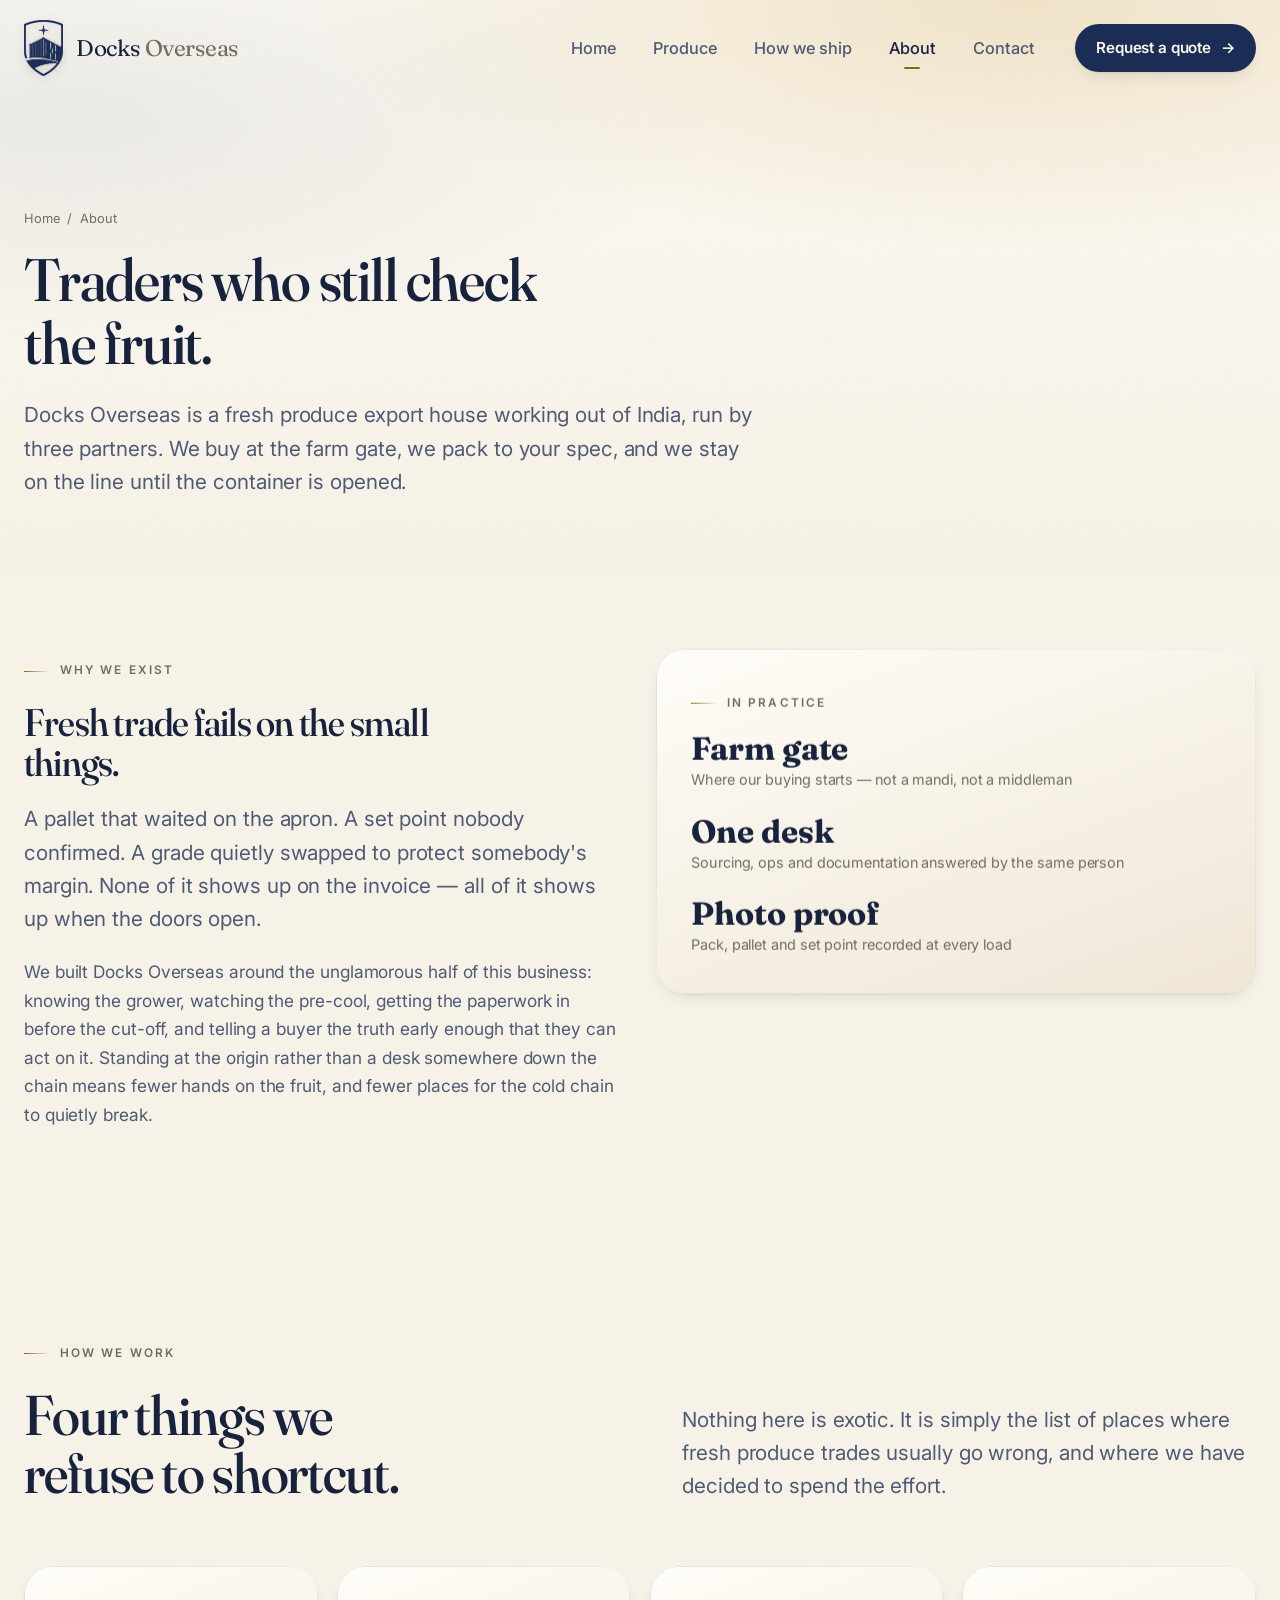
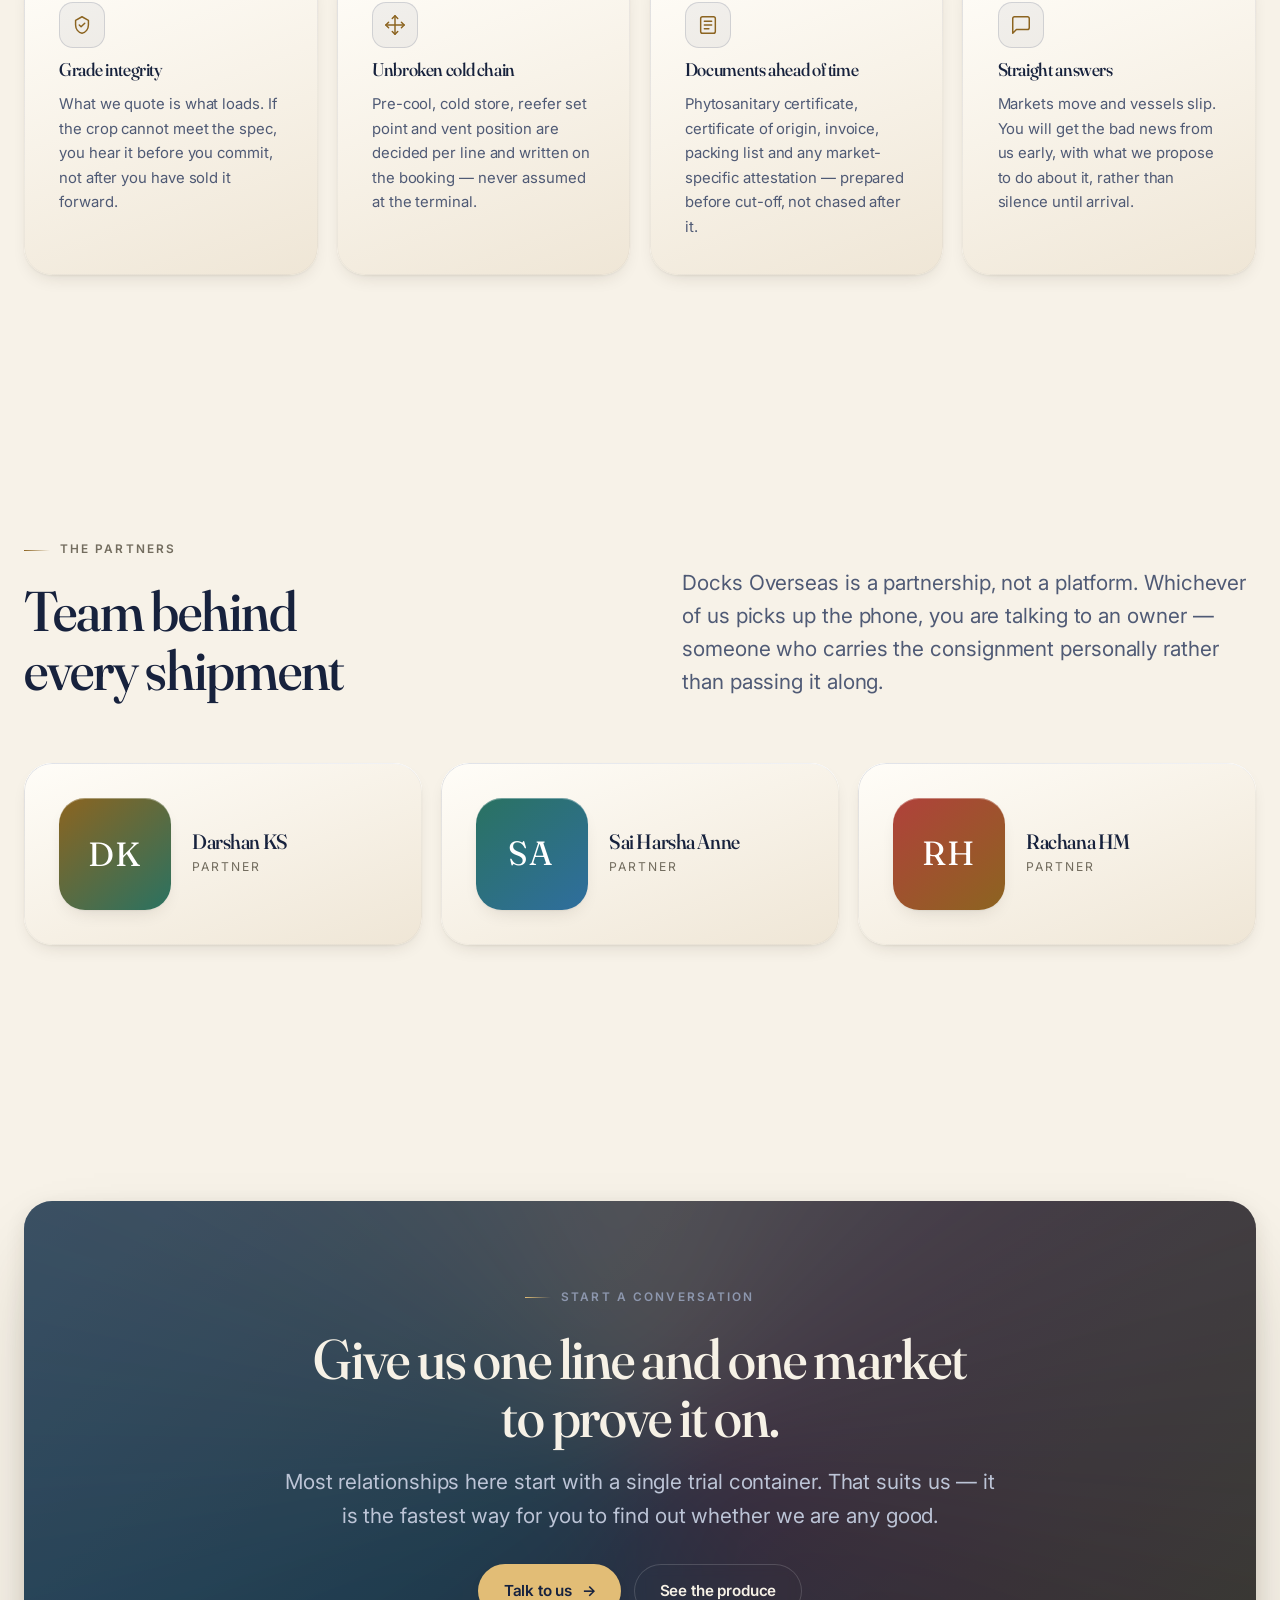
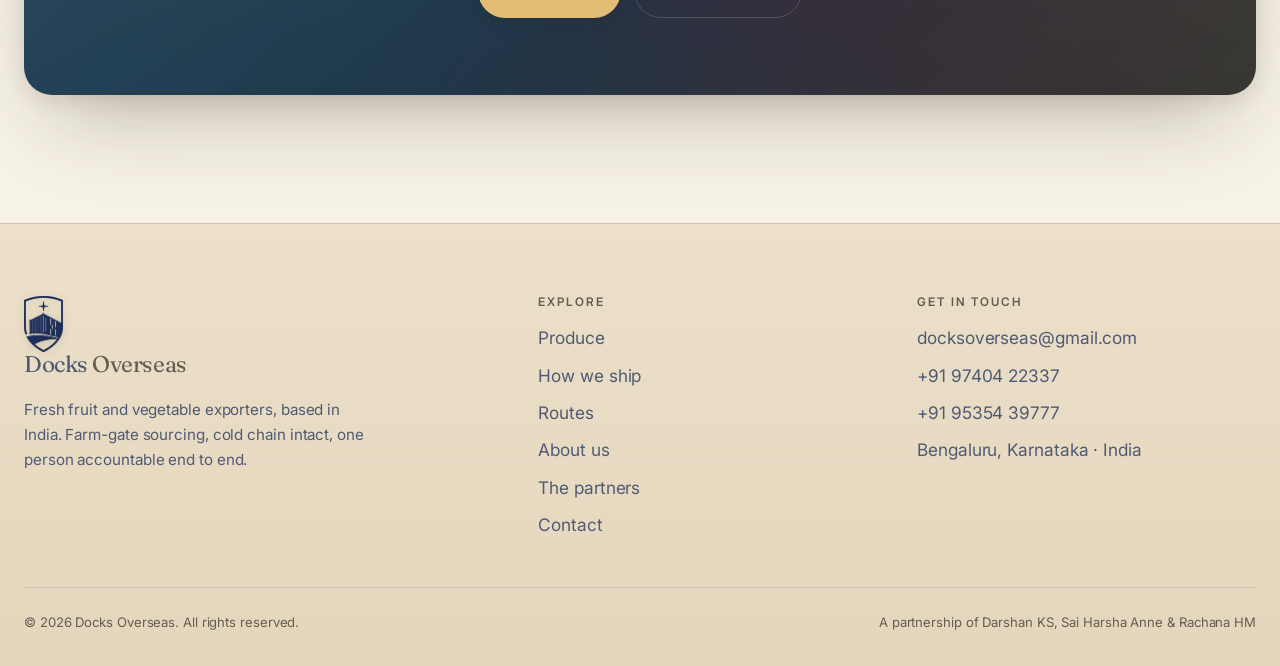
==== about.html @ 6bf67a09 "initial commit" ====
<!DOCTYPE html>
<html lang="en">
<head>
<meta charset="utf-8">
<meta name="viewport" content="width=device-width, initial-scale=1">
<title>About — Docks Overseas</title>
<meta name="description" content="Who we are: an India-based fresh produce export house run by three partners, built on farm-gate sourcing, an unbroken cold chain and one accountable point of contact.">
<meta name="theme-color" content="#f7f2e8">
<link rel="icon" type="image/png" href="assets/img/favicon.png">
<link rel="apple-touch-icon" href="assets/img/favicon.png">
<link rel="preconnect" href="https://fonts.googleapis.com">
<link rel="preconnect" href="https://fonts.gstatic.com" crossorigin>
<link href="https://fonts.googleapis.com/css2?family=Fraunces:opsz,wght@9..144,400;9..144,500;9..144,600&family=Inter:wght@400;500;600&display=swap" rel="stylesheet">
<link rel="stylesheet" href="assets/css/style.css">
</head>
<body>
<!--SPRITE:start-->
<svg class="sprite" aria-hidden="true" focusable="false" style="position:absolute;width:0;height:0;overflow:hidden">
  <defs>
    <radialGradient id="gPom" cx="34%" cy="26%">
      <stop offset="0" stop-color="#ff9179"/><stop offset="52%" stop-color="#e2453f"/><stop offset="100%" stop-color="#87181f"/>
    </radialGradient>
    <linearGradient id="gChilli" x1="0" y1="0" x2="1" y2="1">
      <stop offset="0" stop-color="#ff6a4d"/><stop offset="55%" stop-color="#d8362c"/><stop offset="100%" stop-color="#8d1a18"/>
    </linearGradient>
    <radialGradient id="gCoco" cx="34%" cy="26%">
      <stop offset="0" stop-color="#e0ac74"/><stop offset="55%" stop-color="#a86c36"/><stop offset="100%" stop-color="#5c3a1c"/>
    </radialGradient>
    <linearGradient id="gBanana" x1="0" y1="0" x2="0.4" y2="1">
      <stop offset="0" stop-color="#ffe07a"/><stop offset="50%" stop-color="#f2b23e"/><stop offset="100%" stop-color="#b3761a"/>
    </linearGradient>
    <radialGradient id="gSuran" cx="36%" cy="24%">
      <stop offset="0" stop-color="#c9a488"/><stop offset="55%" stop-color="#8e6450"/><stop offset="100%" stop-color="#4b3126"/>
    </radialGradient>
    <linearGradient id="gLeaf" x1="0" y1="0" x2="1" y2="1">
      <stop offset="0" stop-color="#57e0b8"/><stop offset="100%" stop-color="#1c7d63"/>
    </linearGradient>
  </defs>

  <!-- Pomegranate -->
  <symbol id="p-pom" viewBox="0 0 100 100">
    <ellipse cx="50" cy="59" rx="33" ry="32" fill="url(#gPom)"/>
    <path d="M41 30 l4-11 3 7 2-9 3 9 3-7 4 11 z" fill="#8d2a24"/>
    <path d="M63 33c7-4 14-11 16-19-9 1-16 6-20 13z" fill="url(#gLeaf)"/>
    <ellipse cx="38" cy="46" rx="10" ry="6.5" fill="#fff" opacity=".22" transform="rotate(-28 38 46)"/>
    <g fill="#fff" opacity=".16">
      <circle cx="58" cy="62" r="3"/><circle cx="66" cy="54" r="2.2"/><circle cx="52" cy="74" r="2.4"/><circle cx="63" cy="72" r="1.8"/>
    </g>
  </symbol>

  <!-- Chilli -->
  <symbol id="p-chilli" viewBox="0 0 100 100">
    <path d="M62 27c11 15 8 36-8 50-11 10-25 14-31 8-4-4-1-11 7-14 14-5 23-16 26-31 1-7 3-11 6-13z" fill="url(#gChilli)"/>
    <path d="M60 30c-4 14-11 24-22 31" stroke="#fff" stroke-opacity=".22" stroke-width="4" stroke-linecap="round" fill="none"/>
    <path d="M58 26c-1-7 3-12 11-13" stroke="url(#gLeaf)" stroke-width="6" stroke-linecap="round" fill="none"/>
    <ellipse cx="61" cy="26" rx="8" ry="5" fill="#2b8f6f" transform="rotate(-24 61 26)"/>
  </symbol>

  <!-- Husked coconut -->
  <symbol id="p-coconut" viewBox="0 0 100 100">
    <circle cx="50" cy="54" r="32" fill="url(#gCoco)"/>
    <g stroke="#fff" stroke-opacity=".13" stroke-width="2" fill="none" stroke-linecap="round">
      <path d="M28 38c8 6 14 16 16 28"/><path d="M40 28c6 9 10 21 10 34"/><path d="M54 26c3 11 3 24 0 35"/><path d="M67 32c-1 11-5 21-11 29"/>
    </g>
    <g fill="#2c1a0b">
      <circle cx="42" cy="34" r="3.6"/><circle cx="53" cy="30" r="3.6"/><circle cx="49" cy="41" r="3.2"/>
    </g>
    <ellipse cx="36" cy="44" rx="9" ry="6" fill="#fff" opacity=".18" transform="rotate(-30 36 44)"/>
  </symbol>

  <!-- Banana -->
  <symbol id="p-banana" viewBox="0 0 100 100">
    <path d="M18 46c0 20 14 36 34 36 17 0 30-11 32-24 1-5-6-7-8-2-4 10-13 17-24 17-15 0-25-12-25-27 0-5-9-5-9 0z" fill="url(#gBanana)" opacity=".55"/>
    <path d="M24 38c0 21 14 37 34 37 18 0 31-11 33-25 1-5-7-7-9-2-4 11-13 18-24 18-16 0-26-13-26-28 0-5-8-5-8 0z" fill="url(#gBanana)"/>
    <path d="M28 40c1 17 12 29 27 30" stroke="#fff" stroke-opacity=".3" stroke-width="3" fill="none" stroke-linecap="round"/>
    <circle cx="28" cy="38" r="4" fill="#6b4a12"/>
    <circle cx="88" cy="50" r="3.4" fill="#6b4a12"/>
  </symbol>

  <!-- Suran / elephant foot yam -->
  <symbol id="p-suran" viewBox="0 0 100 100">
    <path d="M50 24c15 0 27 6 31 17 4 12-2 25-13 33-6 5-12 8-18 8s-12-3-18-8C21 66 15 53 19 41c4-11 16-17 31-17z" fill="url(#gSuran)"/>
    <g stroke="#000" stroke-opacity=".22" stroke-width="2.4" fill="none" stroke-linecap="round">
      <path d="M34 32c-4 12-3 24 3 34"/><path d="M50 27c-2 14-2 30 0 43"/><path d="M66 32c4 12 3 24-3 34"/>
    </g>
    <path d="M50 26c0-7-3-11-9-13 7-2 12 1 14 6" fill="#3f7d4e"/>
    <ellipse cx="38" cy="38" rx="9" ry="6" fill="#fff" opacity=".13" transform="rotate(-28 38 38)"/>
  </symbol>

  <!-- Container ship, bow to the right -->
  <symbol id="p-ship" viewBox="0 0 320 120">
    <path d="M22 74h276c-4 16-14 28-26 28H50c-14 0-24-11-28-28z" fill="#1b2c55"/>
    <path d="M22 74h276l-6 8H26z" fill="#2b4079"/>
    <rect x="30" y="44" width="42" height="30" rx="3" fill="#22345f"/>
    <rect x="38" y="30" width="26" height="16" rx="2" fill="#2b4079"/>
    <rect x="46" y="16" width="7" height="16" rx="2" fill="#22345f"/>
    <g>
      <rect x="80"  y="56" width="26" height="18" fill="#2b4079"/>
      <rect x="80"  y="42" width="26" height="13" fill="#b0413b" opacity=".9"/>
      <rect x="108" y="50" width="26" height="24" fill="#33487d"/>
      <rect x="108" y="38" width="26" height="11" fill="#2e7d6b" opacity=".9"/>
      <rect x="136" y="56" width="26" height="18" fill="#2b4079"/>
      <rect x="136" y="44" width="26" height="11" fill="#33487d"/>
      <rect x="164" y="48" width="26" height="26" fill="#33487d"/>
      <rect x="164" y="36" width="26" height="11" fill="#b08640" opacity=".95"/>
      <rect x="192" y="56" width="26" height="18" fill="#2b4079"/>
      <rect x="220" y="52" width="26" height="22" fill="#33487d"/>
      <rect x="248" y="60" width="22" height="14" fill="#2b4079"/>
    </g>
    <path d="M298 74c6-2 12-6 16-12-4-2-10-3-16-3z" fill="#22345f"/>
  </symbol>

</svg>
<!--SPRITE:end-->

<div class="loader" aria-hidden="true">
  <img src="assets/img/logo.png" alt="" width="623" height="900">
</div>

<div class="progress" aria-hidden="true"></div>

<header class="nav" id="nav">
  <a class="brand" href="index.html" aria-label="Docks Overseas — home">
    <img class="brand-mark" src="assets/img/logo.png" alt="" width="623" height="900">
    <span class="brand-text">Docks <em>Overseas</em></span>
  </a>
  <nav class="nav-links" aria-label="Primary">
    <a href="index.html">Home</a>
    <a href="produce.html">Produce</a>
    <a href="index.html#process">How we ship</a>
    <a href="about.html" aria-current="page">About</a>
    <a href="contact.html">Contact</a>
  </nav>
  <a class="btn btn--sm" href="contact.html">Request a quote <span class="arrow" aria-hidden="true">→</span></a>
  <button class="nav-toggle" aria-label="Menu" aria-expanded="false" aria-controls="drawer">
    <span></span><span></span><span></span>
  </button>
</header>

<div class="drawer" id="drawer">
  <a href="produce.html">Produce</a>
  <a href="index.html#process">How we ship</a>
  <a href="about.html">About</a>
  <a href="contact.html">Contact</a>
</div>

<main>

<section class="page-head">
  <div class="grain" aria-hidden="true"></div>
  <div class="shell">
    <p class="crumb"><a href="index.html">Home</a> &nbsp;/&nbsp; About</p>
    <h1 data-words style="max-width:16ch">Traders who still check the fruit.</h1>
    <p class="lede" style="margin-top:1.6rem" data-reveal>
      Docks Overseas is a fresh produce export house working out of India, run
      by three partners. We buy at the farm gate, we pack to your spec, and we
      stay on the line until the container is opened.
    </p>
  </div>
</section>

<section class="section section--tight">
  <div class="shell grid" style="grid-template-columns:minmax(0,1fr)">
    <div class="grid" style="grid-template-columns:repeat(auto-fit,minmax(280px,1fr));align-items:start">
      <div data-reveal>
        <p class="eyebrow">Why we exist</p>
        <!-- Personalise this section with your own founding story. -->
        <h2 style="font-size:clamp(1.7rem,1.2rem + 1.8vw,2.4rem);max-width:18ch">Fresh trade fails on the small things.</h2>
        <p class="lede" style="margin-top:1.2rem">
          A pallet that waited on the apron. A set point nobody confirmed. A grade
          quietly swapped to protect somebody's margin. None of it shows up on the
          invoice — all of it shows up when the doors open.
        </p>
        <p style="color:var(--text-dim)">
          We built Docks Overseas around the unglamorous half of this business:
          knowing the grower, watching the pre-cool, getting the paperwork in before
          the cut-off, and telling a buyer the truth early enough that they can act
          on it. Standing at the origin rather than a desk somewhere down the chain
          means fewer hands on the fruit, and fewer places for the cold chain to
          quietly break.
        </p>
      </div>

      <div class="card tilt" data-reveal style="--rd:120ms" data-parallax="0.08">
        <p class="eyebrow" style="margin-bottom:1.2rem">In practice</p>
        <div class="grid" style="gap:1.4rem">
          <div><b style="font-family:Fraunces,Georgia,serif;font-size:2rem;display:block;line-height:1">Farm gate</b><span style="color:var(--text-faint);font-size:.9rem">Where our buying starts — not a mandi, not a middleman</span></div>
          <div><b style="font-family:Fraunces,Georgia,serif;font-size:2rem;display:block;line-height:1">One desk</b><span style="color:var(--text-faint);font-size:.9rem">Sourcing, ops and documentation answered by the same person</span></div>
          <div><b style="font-family:Fraunces,Georgia,serif;font-size:2rem;display:block;line-height:1">Photo proof</b><span style="color:var(--text-faint);font-size:.9rem">Pack, pallet and set point recorded at every load</span></div>
        </div>
      </div>
    </div>
  </div>
</section>

<section class="section">
  <div class="shell">
    <div class="section-head">
      <div>
        <p class="eyebrow" data-reveal>How we work</p>
        <h2 data-reveal style="--rd:60ms">Four things we<br>refuse to shortcut.</h2>
      </div>
      <p class="lede" data-reveal style="--rd:120ms">
        Nothing here is exotic. It is simply the list of places where fresh produce
        trades usually go wrong, and where we have decided to spend the effort.
      </p>
    </div>

    <div class="value-grid">
      <article class="card value" data-reveal>
        <span class="ic"><svg viewBox="0 0 24 24"><path d="M12 3l7 4v5c0 4.4-2.9 8.3-7 9-4.1-.7-7-4.6-7-9V7z"/><path d="M9 12l2 2 4-4"/></svg></span>
        <h3>Grade integrity</h3>
        <p>What we quote is what loads. If the crop cannot meet the spec, you hear it before you commit, not after you have sold it forward.</p>
      </article>
      <article class="card value" data-reveal style="--rd:80ms">
        <span class="ic"><svg viewBox="0 0 24 24"><path d="M12 2v20M2 12h20"/><path d="M12 2l3 3M12 2L9 5M12 22l3-3M12 22l-3-3M2 12l3-3M2 12l3 3M22 12l-3-3M22 12l-3 3"/></svg></span>
        <h3>Unbroken cold chain</h3>
        <p>Pre-cool, cold store, reefer set point and vent position are decided per line and written on the booking — never assumed at the terminal.</p>
      </article>
      <article class="card value" data-reveal style="--rd:160ms">
        <span class="ic"><svg viewBox="0 0 24 24"><rect x="4" y="3" width="16" height="18" rx="2"/><path d="M8 8h8M8 12h8M8 16h5"/></svg></span>
        <h3>Documents ahead of time</h3>
        <p>Phytosanitary certificate, certificate of origin, invoice, packing list and any market-specific attestation — prepared before cut-off, not chased after it.</p>
      </article>
      <article class="card value" data-reveal style="--rd:240ms">
        <span class="ic"><svg viewBox="0 0 24 24"><path d="M21 15a2 2 0 01-2 2H7l-4 4V5a2 2 0 012-2h14a2 2 0 012 2z"/></svg></span>
        <h3>Straight answers</h3>
        <p>Markets move and vessels slip. You will get the bad news from us early, with what we propose to do about it, rather than silence until arrival.</p>
      </article>
    </div>
  </div>
</section>

<!-- Section hidden for now. To bring it back, delete this line and the closing comment marker below. -->
<!--
<section class="section">
  <div class="shell">
    <div class="section-head">
      <div>
        <p class="eyebrow" data-reveal>A consignment, hour by hour</p>
        <h2 data-reveal style="--rd:60ms">What a week<br>actually looks like.</h2>
      </div>
      <p class="lede" data-reveal style="--rd:120ms">
        Indicative for a reefer shipment out of an Indian port into the Gulf.
        Air freight compresses the middle; longer routes stretch the end.
      </p>
    </div>

    <div class="timeline">
      <article class="tl-item" data-reveal><time>Day 0 · morning</time><h3>Harvest window opens</h3><p>Picking to the agreed maturity and calibre, in the cool part of the day, straight into field crates.</p></article>
      <article class="tl-item" data-reveal style="--rd:60ms"><time>Day 0 · evening</time><h3>Pack house and pre-cool</h3><p>Sorting, grading, weighing and packing to your carton spec. Field heat pulled out before anything is palletised.</p></article>
      <article class="tl-item" data-reveal style="--rd:120ms"><time>Day 1</time><h3>Cold store and stuffing</h3><p>Held at line temperature, then stuffed into a pre-cooled reefer. Photographs and temperature logs go out the same day.</p></article>
      <article class="tl-item" data-reveal style="--rd:180ms"><time>Day 1 – 2</time><h3>Customs and gate-in</h3><p>Documents filed, container gated in ahead of cut-off, booking and container number shared with you.</p></article>
      <article class="tl-item" data-reveal style="--rd:240ms"><time>Day 2 – 6</time><h3>Sailing</h3><p>Short Gulf transits typically run three to five days. You get the sailing confirmation and any schedule change as we get it.</p></article>
      <article class="tl-item" data-reveal style="--rd:300ms"><time>Day 6 – 8</time><h3>Discharge and handover</h3><p>Clearance at destination, delivery to your cold store, and a closing note on how the consignment landed.</p></article>
    </div>
  </div>
</section>
-->

<section class="section" id="partners">
  <div class="shell">
    <div class="section-head">
      <div>
        <p class="eyebrow" data-reveal>The partners</p>
        <h2 data-reveal style="--rd:60ms">Team behind<br>every shipment</h2>
      </div>
      <p class="lede" data-reveal style="--rd:120ms">
        Docks Overseas is a partnership, not a platform. Whichever of us picks up
        the phone, you are talking to an owner — someone who carries the
        consignment personally rather than passing it along.
      </p>
    </div>

    <div class="value-grid partner-grid">
      <article class="card tilt partner" data-reveal>
        <span class="monogram lift" aria-hidden="true">DK</span>
        <h3>Darshan KS</h3>
        <p class="role">Partner</p>
      </article>
      <article class="card tilt partner" data-reveal style="--rd:90ms">
        <span class="monogram lift" aria-hidden="true">SA</span>
        <h3>Sai Harsha Anne</h3>
        <p class="role">Partner</p>
      </article>
      <article class="card tilt partner" data-reveal style="--rd:180ms">
        <span class="monogram lift" aria-hidden="true">RH</span>
        <h3>Rachana HM</h3>
        <p class="role">Partner</p>
      </article>
    </div>
  </div>
</section>

<section class="section">
  <div class="shell">
    <div class="cta invert" data-reveal>
      <p class="eyebrow" style="justify-content:center">Start a conversation</p>
      <h2>Give us one line and one market to prove it on.</h2>
      <p class="lede">Most relationships here start with a single trial container. That suits us — it is the fastest way for you to find out whether we are any good.</p>
      <div class="hero-actions" style="opacity:1;transform:none">
        <a class="btn" href="contact.html">Talk to us <span class="arrow" aria-hidden="true">→</span></a>
        <a class="btn btn--ghost" href="produce.html">See the produce</a>
      </div>
    </div>
  </div>
</section>

</main>

<!--FOOTER:start-->
<footer class="footer deep">
  <div class="shell">
    <div class="footer-grid">
      <div>
        <a class="brand" href="index.html" style="margin-bottom:1rem">
          <img class="brand-mark" src="assets/img/logo.png" alt="" width="623" height="900">
          <span class="brand-text">Docks <em>Overseas</em></span>
        </a>
        <p style="color:var(--text-dim);max-width:34ch;font-size:.95rem">
          Fresh fruit and vegetable exporters, based in India. Farm-gate sourcing,
          cold chain intact, one person accountable end to end.
        </p>
      </div>
      <div>
        <h4>Explore</h4>
        <ul>
          <li><a href="produce.html">Produce</a></li>
          <li><a href="index.html#process">How we ship</a></li>
          <li><a href="index.html#routes">Routes</a></li>
          <li><a href="about.html">About us</a></li>
          <li><a href="about.html#partners">The partners</a></li>
          <li><a href="contact.html">Contact</a></li>
        </ul>
      </div>
      <div>
        <h4>Get in touch</h4>
        <ul>
          
          <li><a href="mailto:docksoverseas@gmail.com">docksoverseas@gmail.com</a></li>
          <li><a href="tel:+919740422337">+91 97404 22337</a></li>
          <li><a href="tel:+919535439777">+91 95354 39777</a></li>
          <li><span style="color:var(--text-dim)">Bengaluru, Karnataka · India</span></li>
        </ul>
      </div>
    </div>
    <div class="footer-base">
      <span>© <span data-year>2026</span> Docks Overseas. All rights reserved.</span>
      <span>A partnership of Darshan KS, Sai Harsha Anne &amp; Rachana HM</span>
    </div>
  </div>
</footer>
<!--FOOTER:end-->

<script src="assets/js/main.js"></script>
</body>
</html>
---- assets/css/style.css ----
/* ==========================================================================
   Docks Overseas — core stylesheet
   Palette: deep-sea navy ground, produce-led accents (pomegranate / mango / leaf)
   ========================================================================== */

:root{
  /* brand — sampled from the logo */
  --brand:      #1b2c55;
  --brand-2:    #2b4079;

  /* ground: warm paper */
  --ground:     #f7f2e8;
  --ground-2:   #efe6d6;
  --surface:    #fffdf8;
  --surface-2:  #faf4e9;
  --line:       rgba(27,44,85,.15);
  --line-soft:  rgba(27,44,85,.08);
  --film:       27,44,85;        /* rgb triplet for subtle washes over paper */

  /* type */
  --text:       #17223d;
  --text-dim:   #4f5a75;
  --text-faint: #736d5f;

  /* accents — muted so they sit on paper rather than shout */
  --gold:       #8c6420;   /* deep brass — passes AA as text on paper */
  --gold-2:     #d8b877;
  --pom:        #b0413b;
  --leaf:       #2a7261;
  --sea:        #2f6e9e;

  /* system */
  --radius:     18px;
  --radius-lg:  28px;
  --shell:      min(1240px, 100% - 3rem);
  --ease:       cubic-bezier(.22,.61,.36,1);
  --ease-out:   cubic-bezier(.16,1,.3,1);

  /* depth ladder — warm and shallow; heavy black shadows read cheap on paper */
  --d1: 0 1px 2px rgba(46,36,22,.06);
  --d2: 0 8px 20px -10px rgba(46,36,22,.20), 0 1px 2px rgba(46,36,22,.05);
  --d3: 0 20px 44px -18px rgba(46,36,22,.26), 0 2px 8px rgba(46,36,22,.07);
  --d4: 0 40px 84px -28px rgba(46,36,22,.32), 0 6px 20px rgba(46,36,22,.10);

  --nav-h: 96px;
}

/* The closing block — the CTA and the footer sit a shade deeper than the page,
   so the bottom of the site settles without leaving the beige. Accents are
   darkened here to keep their contrast on the heavier ground. */
.deep{
  --ground:     #ece0ca;
  --ground-2:   #e4d6bb;
  --surface:    #f4ecdc;
  --surface-2:  #efe4cf;
  --line:       rgba(27,44,85,.17);
  --line-soft:  rgba(27,44,85,.10);
  --text-faint: #635e51;
  --gold:       #7f571a;
  --pom:        #9c3833;
  --leaf:       #24614f;
  background:var(--ground);
  color:var(--text);
}

/* The closing call-to-action keeps the navy treatment — a single dark panel
   against the paper, which is what makes it read as the end of the page. */
.invert{
  --ground:     #16223f;
  --ground-2:   #101b33;
  --surface:    #1e2c4e;
  --surface-2:  #26365c;
  --line:       rgba(255,255,255,.16);
  --line-soft:  rgba(255,255,255,.09);
  --film:       255,255,255;
  --text:       #f6f1e6;
  --text-dim:   #bcc4d6;
  --text-faint: #8d97ae;
  --gold:       #e2bd76;
  color:var(--text);
}

*,*::before,*::after{ box-sizing:border-box; }

html{
  scroll-behavior:smooth;
  scroll-padding-top: calc(var(--nav-h) + 12px);
  -webkit-text-size-adjust:100%;
}

body{
  margin:0;
  background:var(--ground);
  color:var(--text);
  font-family:"Inter","Helvetica Neue",Helvetica,Arial,system-ui,sans-serif;
  font-size:clamp(1rem, .96rem + .2vw, 1.08rem);
  line-height:1.65;
  letter-spacing:-.005em;
  overflow-x:hidden;
  -webkit-font-smoothing:antialiased;
}

img,svg{ max-width:100%; display:block; }
a{ color:inherit; text-decoration:none; }
button{ font:inherit; color:inherit; }

h1,h2,h3,h4,.display{
  font-family:"Fraunces","Iowan Old Style",Georgia,"Times New Roman",serif;
  font-weight:500;
  line-height:1.04;
  letter-spacing:-.02em;
  margin:0;
  font-variation-settings:"SOFT" 20,"WONK" 1,"opsz" 100;
}

h1{ font-size:clamp(2.5rem, 1.1rem + 3.3vw, 4.15rem); }
h2{ font-size:clamp(2rem, 1.2rem + 3vw, 3.5rem); }
h3{ font-size:clamp(1.25rem, 1.05rem + .7vw, 1.6rem); }

p{ margin:0 0 1.1em; }
p:last-child{ margin-bottom:0; }

::selection{ background:var(--gold-2); color:var(--text); }

:focus-visible{
  outline:2px solid var(--gold);
  outline-offset:3px;
  border-radius:4px;
}

/* ---------- layout primitives -------------------------------------------- */

.shell{ width:var(--shell); margin-inline:auto; }
.section{ position:relative; padding:clamp(5rem,10vw,9rem) 0; }
.section--tight{ padding:clamp(3.5rem,6vw,5.5rem) 0; }

.eyebrow{
  display:inline-flex; align-items:center; gap:.6rem;
  font-family:"Inter",sans-serif;
  font-size:.74rem; font-weight:600;
  letter-spacing:.18em; text-transform:uppercase;
  color:var(--text-faint);
  margin:0 0 1.4rem;
}
.eyebrow::before{
  content:""; width:26px; height:1px;
  background:linear-gradient(90deg,var(--gold),transparent);
}

.lede{
  font-size:clamp(1.05rem,1rem + .45vw,1.3rem);
  color:var(--text-dim);
  max-width:56ch;
  line-height:1.6;
}

.grid{ display:grid; gap:clamp(1.2rem,2.5vw,2rem); }
.section-head{
  display:grid; gap:1.5rem;
  grid-template-columns:minmax(0,1fr);
  margin-bottom:clamp(2.5rem,5vw,4rem);
}
@media (min-width:900px){
  .section-head{ grid-template-columns:minmax(0,1.05fr) minmax(0,.95fr); align-items:end; }
}

/* ---------- buttons ------------------------------------------------------- */

.btn{
  --btn-bg:var(--brand);
  --btn-fg:#fbf7ee;
  position:relative;
  display:inline-flex; align-items:center; gap:.6rem;
  padding:.92rem 1.6rem;
  border:0; border-radius:999px;
  background:var(--btn-bg); color:var(--btn-fg);
  font-weight:600; font-size:.95rem; letter-spacing:-.01em;
  cursor:pointer;
  box-shadow:var(--d2);
  transition:transform .4s var(--ease-out), box-shadow .4s var(--ease-out), background .3s;
  overflow:hidden; isolation:isolate;
}
.btn::after{           /* sheen that sweeps on hover */
  content:""; position:absolute; inset:0; z-index:-1;
  background:linear-gradient(105deg,transparent 30%,rgba(255,255,255,.55) 50%,transparent 70%);
  transform:translateX(-120%);
  transition:transform .7s var(--ease-out);
}
.btn:hover{ transform:translateY(-3px); box-shadow:var(--d3); }
.btn:hover::after{ transform:translateX(120%); }
.btn:active{ transform:translateY(-1px); }

.btn--ghost{
  --btn-bg:transparent; --btn-fg:var(--text);
  box-shadow:inset 0 0 0 1px var(--line);
  backdrop-filter:blur(6px);
}
.btn--ghost:hover{ box-shadow:inset 0 0 0 1px rgba(var(--film),.32), var(--d2); }
.invert .btn{ --btn-bg:var(--gold); --btn-fg:#16223f; }
.invert .btn--ghost{ --btn-bg:transparent; --btn-fg:var(--text); }
.btn--sm{ padding:.72rem 1.35rem; font-size:.95rem; }

.arrow{ transition:transform .4s var(--ease-out); }
.btn:hover .arrow{ transform:translateX(4px); }

/* text link with an underline that draws in */
.tlink{
  display:inline-flex; align-items:center; gap:.45rem;
  font-weight:600; font-size:.95rem;
  padding-bottom:2px;
  background-image:linear-gradient(var(--gold),var(--gold));
  background-size:0% 1.5px; background-position:0 100%; background-repeat:no-repeat;
  transition:background-size .45s var(--ease-out), color .3s;
}
.tlink:hover{ background-size:100% 1.5px; color:#fff; }

/* ---------- scroll progress + nav ---------------------------------------- */

.progress{
  position:fixed; inset:0 0 auto 0; height:2px; z-index:120;
  background:linear-gradient(90deg,var(--leaf),var(--gold),var(--pom));
  transform:scaleX(0); transform-origin:0 50%;
  will-change:transform;
}

.nav{
  position:fixed; inset:0 0 auto 0; z-index:100;
  height:var(--nav-h);
  display:flex; align-items:center; gap:1.5rem;
  padding-inline:max(1.5rem, calc((100vw - var(--shell))/2));
  transition:height .45s var(--ease), background .45s var(--ease), box-shadow .45s var(--ease);
}
.nav::before{
  content:""; position:absolute; inset:0; z-index:-1;
  background:rgba(247,242,232,.80);
  backdrop-filter:blur(16px) saturate(140%);
  border-bottom:1px solid transparent;
  opacity:0; transition:opacity .45s var(--ease), border-color .45s var(--ease);
}
.nav.is-stuck{ height:76px; }
.nav.is-stuck::before{ opacity:1; border-bottom-color:var(--line-soft); }

.brand{ display:flex; align-items:center; gap:.85rem; margin-right:auto; }
.brand-mark{
  width:auto; height:56px; flex:0 0 auto;
  filter:drop-shadow(0 2px 5px rgba(46,36,22,.14));
  transition:height .45s var(--ease), transform .5s var(--ease-out);
}
.nav.is-stuck .brand-mark{ height:46px; }
.brand:hover .brand-mark{ transform:translateY(-1px) scale(1.03); }

.brand-text{
  font-family:"Fraunces",Georgia,serif;
  font-size:1.42rem; letter-spacing:-.02em; line-height:1;
}
.brand-text em{ font-style:normal; color:var(--text-faint); }

.nav-links{ display:none; gap:.35rem; }
@media (min-width:940px){ .nav-links{ display:flex; } }
.nav-links a{
  position:relative;
  padding:.6rem 1rem; border-radius:999px;
  font-size:1.02rem; font-weight:500; color:var(--text-dim);
  transition:color .3s;
}
.nav-links a::before{
  content:""; position:absolute; inset:0; border-radius:999px;
  background:rgba(var(--film),.07);
  transform:scale(.8); opacity:0;
  transition:transform .4s var(--ease-out), opacity .3s;
}
.nav-links a:hover{ color:var(--text); }
.nav-links a:hover::before{ transform:scale(1); opacity:1; }
.nav-links a[aria-current="page"]{ color:var(--text); }
.nav-links a[aria-current="page"]::after{
  content:""; position:absolute; left:50%; bottom:.15rem;
  width:16px; height:2px; margin-left:-8px; border-radius:2px;
  background:var(--gold);
}
.nav .btn{ display:none; }
@media (min-width:720px){ .nav .btn{ display:inline-flex; } }

/* mobile drawer */
.nav-toggle{
  display:grid; place-items:center;
  width:48px; height:48px; border:0; border-radius:14px;
  background:rgba(var(--film),.07); cursor:pointer;
}
@media (min-width:940px){ .nav-toggle{ display:none; } }
.nav-toggle span{ display:block; width:19px; height:1.6px; background:var(--text); border-radius:2px; transition:transform .4s var(--ease-out), opacity .25s; }
.nav-toggle span+span{ margin-top:4px; }
.nav-toggle[aria-expanded="true"] span:nth-child(1){ transform:translateY(5.5px) rotate(45deg); }
.nav-toggle[aria-expanded="true"] span:nth-child(2){ opacity:0; }
.nav-toggle[aria-expanded="true"] span:nth-child(3){ transform:translateY(-5.5px) rotate(-45deg); }

.drawer{
  position:fixed; inset:var(--nav-h) 0 auto 0; z-index:99;
  background:rgba(247,242,232,.97);
  backdrop-filter:blur(20px);
  border-bottom:1px solid var(--line-soft);
  padding:1.2rem max(1.5rem, calc((100vw - var(--shell))/2)) 2rem;
  display:grid; gap:.2rem;
  clip-path:inset(0 0 100% 0);
  transition:clip-path .55s var(--ease-out);
}
.drawer.is-open{ clip-path:inset(0 0 0 0); }
.drawer a{
  font-family:"Fraunces",Georgia,serif; font-size:1.6rem;
  padding:.55rem 0; border-bottom:1px solid var(--line-soft);
  opacity:0; transform:translateY(12px);
  transition:opacity .4s var(--ease), transform .5s var(--ease-out);
}
.drawer.is-open a{ opacity:1; transform:none; }
.drawer.is-open a:nth-child(1){ transition-delay:.08s; }
.drawer.is-open a:nth-child(2){ transition-delay:.14s; }
.drawer.is-open a:nth-child(3){ transition-delay:.20s; }
.drawer.is-open a:nth-child(4){ transition-delay:.26s; }
@media (min-width:940px){ .drawer{ display:none; } }

/* ==========================================================================
   HERO — layered depth: gradient sky › glow › orbs › waves › ship › copy
   ========================================================================== */

.hero{
  position:relative;
  min-height:100svh;
  display:flex; align-items:center;
  padding:calc(var(--nav-h) + 2.5rem) 0 clamp(5rem,12vh,8rem);
  overflow:hidden;
  isolation:isolate;
}

/* deep-sea backdrop */
.hero::before{
  content:""; position:absolute; inset:0; z-index:-6;
  background:
    radial-gradient(120% 80% at 78% 6%, rgba(216,184,119,.38), transparent 58%),
    radial-gradient(90% 70% at 10% 24%, rgba(27,44,85,.09), transparent 62%),
    linear-gradient(180deg,#fdfaf3 0%,#f7f2e8 52%,#efe6d6 100%);
}
/* slow-breathing aurora */
.hero::after{
  content:""; position:absolute; inset:-25%; z-index:-5;
  background:
    radial-gradient(38% 28% at 30% 40%, rgba(47,110,158,.13), transparent 70%),
    radial-gradient(32% 24% at 70% 55%, rgba(176,65,59,.10), transparent 70%);
  filter:blur(40px);
  animation:aurora 22s var(--ease) infinite alternate;
}
@keyframes aurora{
  0%  { transform:translate3d(-3%,-2%,0) scale(1);   opacity:.85; }
  100%{ transform:translate3d(4%,3%,0)  scale(1.14); opacity:1;   }
}

/* fine film grain keeps large flat gradients from banding */
.grain{
  position:absolute; inset:0; z-index:-1; pointer-events:none;
  opacity:.045; mix-blend-mode:multiply;
  background-image:url("data:image/svg+xml,%3Csvg xmlns='http://www.w3.org/2000/svg' width='140' height='140'%3E%3Cfilter id='n'%3E%3CfeTurbulence type='fractalNoise' baseFrequency='.85' numOctaves='3'/%3E%3C/filter%3E%3Crect width='100%25' height='100%25' filter='url(%23n)'/%3E%3C/svg%3E");
}

.hero-grid{
  display:grid; gap:clamp(2rem,5vw,3rem);
  grid-template-columns:minmax(0,1fr);
  align-items:center;
}
@media (min-width:1000px){
  .hero-grid{ grid-template-columns:minmax(0,1.08fr) minmax(0,.92fr); }
}

.hero-copy{ position:relative; z-index:3; max-width:min(100%,35rem); }
.hero-copy .lede{ max-width:46ch; }

/* headline reveals word by word from behind a mask */
.reveal-words .w{ display:inline-block; overflow:hidden; vertical-align:bottom; }
.reveal-words .w i{
  display:inline-block; font-style:inherit;
  transform:translateY(110%) rotate(3deg);
  transition:transform 1s var(--ease-out);
  transition-delay:calc(var(--i) * 70ms);
}
.is-ready .reveal-words .w i{ transform:none; }

.hero h1 .accent{
  background:linear-gradient(100deg,var(--gold) 10%,var(--pom) 90%);
  -webkit-background-clip:text; background-clip:text;
  color:transparent;
}

.hero-lede{ margin-top:1.6rem; }

.hero-lede,.hero-actions,.hero-meta{
  opacity:0; transform:translateY(18px);
  transition:opacity .9s var(--ease), transform .9s var(--ease-out);
}
.is-ready .hero-lede { opacity:1; transform:none; transition-delay:.55s; }
.is-ready .hero-actions{ opacity:1; transform:none; transition-delay:.68s; }
.is-ready .hero-meta { opacity:1; transform:none; transition-delay:.8s; }

.hero-actions{ display:flex; flex-wrap:wrap; gap:.8rem; margin-top:2rem; }

.hero-meta{
  display:flex; flex-wrap:wrap; gap:.6rem 2rem;
  margin-top:2.2rem; padding-top:1.4rem;
  border-top:1px solid var(--line-soft);
}
.hero-meta div strong{
  display:block;
  font-family:"Fraunces",Georgia,serif; font-size:1.6rem; font-weight:500; line-height:1.1;
}
.hero-meta div span{ font-size:.8rem; letter-spacing:.1em; text-transform:uppercase; color:var(--text-faint); }

/* --- floating produce stage (right side) --- */
.stage{
  position:relative; z-index:2;
  aspect-ratio:1/1;
  display:grid; place-items:center;
  perspective:900px;
}
.stage-ring{
  position:absolute; inset:8%;
  border:1px solid var(--line-soft); border-radius:50%;
}
.stage-ring--2{ inset:20%; border-style:dashed; border-color:rgba(var(--film),.14); animation:spin 60s linear infinite; }
.stage-ring--3{ inset:32%; }
@keyframes spin{ to{ transform:rotate(360deg); } }

.orb{
  position:absolute;
  width:var(--s,110px); height:var(--s,110px);
  display:grid; place-items:center;
  border-radius:50%;
  background:radial-gradient(circle at 32% 24%, #fff, #fdfaf3 48%, #ece2cf);
  box-shadow:var(--d3), inset 0 1px 0 #fff, 0 0 0 1px rgba(27,44,85,.05);
  backdrop-filter:blur(4px);
  animation:bob var(--dur,7s) var(--ease) infinite alternate;
  animation-delay:var(--delay,0s);
  transform-style:preserve-3d;
}
.orb svg{ width:70%; height:70%; filter:drop-shadow(0 6px 12px rgba(46,36,22,.18)); }
@keyframes bob{
  from{ transform:translate3d(0,-10px,0) rotate(-4deg); }
  to  { transform:translate3d(0,12px,0)  rotate(4deg);  }
}
.orb-label{
  position:absolute; bottom:-1.6rem; left:50%; transform:translateX(-50%);
  font-size:.68rem; letter-spacing:.14em; text-transform:uppercase;
  color:var(--text-faint); white-space:nowrap;
  opacity:0; transition:opacity .35s;
}
.orb:hover .orb-label{ opacity:1; }

/* positions — deliberately off-grid so it reads as a drift, not a layout */
.orb--pom     { --s:132px; top:6%;  left:16%; --dur:8s;   }
.orb--chilli  { --s:96px;  top:30%; right:6%; --dur:6.4s; --delay:-1.2s; }
.orb--coconut { --s:112px; bottom:20%; left:4%; --dur:9s; --delay:-3s;  }
.orb--banana  { --s:104px; bottom:6%; right:22%; --dur:7.2s; --delay:-2s; }
.orb--suran   { --s:84px;  top:2%;  right:30%; --dur:8.6s; --delay:-4s; }

/* small screens: the orb constellation needs to shrink or it collides */
@media (max-width:640px){
  .stage{ max-width:330px; margin-inline:auto; }
  .orb--pom{ --s:100px; } .orb--chilli{ --s:74px; } .orb--coconut{ --s:86px; }
  .orb--banana{ --s:80px; } .orb--suran{ --s:64px; }
  .orb svg{ width:66%; height:66%; }
}

/* --- ocean --- */
.ocean{
  position:absolute; inset:auto 0 0 0; z-index:1;
  height:min(38vh,320px); pointer-events:none;
}
.wave{
  position:absolute; inset:auto 0 0 0;
  /* two viewport-widths of a path that repeats every half, so the -50% shift
     lands exactly on an identical crest. max-width has to be released here or
     the global `svg{max-width:100%}` clamps it to one width and the tail of
     the loop drags an empty gap across the right edge. */
  width:200%; max-width:none; height:100%;
  animation:drift linear infinite;
}
.wave path{ fill:currentColor; }
.wave--1{ color:rgba(27,44,85,.10); animation-duration:26s; height:70%; }
.wave--2{ color:rgba(176,134,64,.16); animation-duration:19s; height:56%; animation-direction:reverse; }
.wave--3{ color:#ece1cd;              animation-duration:32s; height:44%; }
@keyframes drift{ from{ transform:translateX(0); } to{ transform:translateX(-50%); } }

.ship{
  position:absolute; bottom:9%; left:-18%;
  width:clamp(210px,29vw,430px);
  z-index:2; opacity:.95;
  animation:sail 46s linear infinite, bobShip 6s var(--ease) infinite alternate;
  filter:drop-shadow(0 14px 22px rgba(46,36,22,.20));
}
@keyframes sail{ from{ left:-22%; } to{ left:112%; } }
@keyframes bobShip{ from{ transform:translateY(0) rotate(-.6deg); } to{ transform:translateY(-8px) rotate(.6deg); } }

/* short viewports (laptops in landscape, split screens): keep the sea out of the copy */
@media (max-height:680px){
  .ocean{ height:min(28vh,220px); }
  .ship{ display:none; }
  .hero{ min-height:auto; padding-bottom:clamp(4rem,9vh,6rem); }
}

.scroll-cue{
  position:absolute; left:50%; bottom:2rem; z-index:4;
  transform:translateX(-50%);
  display:grid; justify-items:center; gap:.6rem;
  font-size:.7rem; letter-spacing:.2em; text-transform:uppercase; color:var(--text-faint);
}
.scroll-cue i{
  display:block; width:1px; height:44px;
  background:linear-gradient(var(--text-faint),transparent);
  position:relative; overflow:hidden;
}
.scroll-cue i::after{
  content:""; position:absolute; inset:0 auto auto 0;
  width:1px; height:14px; background:var(--gold);
  animation:cue 2.2s var(--ease) infinite;
}
@keyframes cue{ 0%{ transform:translateY(-16px); opacity:0; } 40%{ opacity:1; } 100%{ transform:translateY(46px); opacity:0; } }

/* ==========================================================================
   SCROLL CHOREOGRAPHY
   ========================================================================== */

[data-reveal]{
  opacity:0;
  transform:translateY(var(--ry,26px)) scale(var(--rs,1));
  transition:opacity .9s var(--ease), transform 1s var(--ease-out);
  transition-delay:var(--rd,0ms);
}
[data-reveal].in{ opacity:1; transform:none; }

[data-parallax]{ will-change:transform; }

/* marquee band ---------------------------------------------------------- */
.band{
  position:relative;
  padding:1.1rem 0;
  border-block:1px solid var(--line-soft);
  background:linear-gradient(90deg,rgba(176,134,64,.10),rgba(46,125,107,.08));
  overflow:hidden;
}
.marquee{ display:flex; width:max-content; animation:slide 34s linear infinite; }
.marquee--rev{ animation-direction:reverse; animation-duration:44s; }
.band:hover .marquee{ animation-play-state:paused; }
@keyframes slide{ to{ transform:translateX(-50%); } }
.marquee span{
  display:inline-flex; align-items:center; gap:1.6rem;
  padding-right:1.6rem;
  font-family:"Fraunces",Georgia,serif;
  font-size:clamp(1.1rem,2.4vw,1.7rem);
  color:var(--text-dim); white-space:nowrap;
}
.marquee span::after{ content:""; width:7px; height:7px; border-radius:50%; background:var(--gold); opacity:.75; }
.band::before,.band::after{
  content:""; position:absolute; top:0; bottom:0; width:12vw; z-index:2; pointer-events:none;
}
.band::before{ left:0;  background:linear-gradient(90deg,var(--ground),transparent); }
.band::after { right:0; background:linear-gradient(270deg,var(--ground),transparent); }

/* ==========================================================================
   CARDS — the depth workhorse
   ========================================================================== */

.card{
  position:relative;
  padding:clamp(1.5rem,3vw,2.2rem);
  border-radius:var(--radius-lg);
  background:linear-gradient(160deg,var(--surface),var(--ground-2));
  box-shadow:var(--d2), inset 0 1px 0 #fff;
  overflow:hidden; isolation:isolate;
  transition:transform .6s var(--ease-out), box-shadow .6s var(--ease-out);
  transform-style:preserve-3d;
}
.card::before{           /* hairline that lights up */
  content:""; position:absolute; inset:0; z-index:2; pointer-events:none;
  border-radius:inherit;
  padding:1px;
  background:linear-gradient(160deg,rgba(var(--film),.20),rgba(var(--film),.05) 55%);
  -webkit-mask:linear-gradient(#000 0 0) content-box,linear-gradient(#000 0 0);
  -webkit-mask-composite:xor; mask-composite:exclude;
  opacity:.7; transition:opacity .5s;
}
.card::after{            /* cursor spotlight */
  content:""; position:absolute; inset:0; z-index:1; pointer-events:none;
  background:radial-gradient(220px circle at var(--mx,50%) var(--my,50%), rgba(176,134,64,.14), transparent 70%);
  opacity:0; transition:opacity .5s;
}
.card:hover{ box-shadow:var(--d4); }
.card:hover::after{ opacity:1; }
.card:hover::before{ opacity:1; }
.card > *{ position:relative; z-index:3; }

/* 3D tilt is applied by JS via CSS vars */
.tilt{
  transform:
    perspective(1000px)
    rotateX(var(--rx,0deg))
    rotateY(var(--ryy,0deg))
    translateY(var(--ty,0px));
}
.tilt .lift{ transform:translateZ(38px); transition:transform .6s var(--ease-out); }

.tag{
  display:inline-block;
  padding:.24rem .6rem; border-radius:999px;
  font-size:.7rem; font-weight:600; letter-spacing:.08em; text-transform:uppercase;
  background:rgba(var(--film),.06); color:var(--text-dim);
  box-shadow:inset 0 0 0 1px var(--line-soft);
}
.tag--pom  { background:rgba(176,65,59,.12);  color:#8e3029; }
.tag--leaf { background:rgba(46,125,107,.13); color:#215c4f; }
.tag--gold{ background:rgba(176,134,64,.16); color:#7d5c22; }

/* ==========================================================================
   ROTATOR — a produce ring you can spin
   Progressive enhancement: with no JS the html element never gets .is-ready,
   so every panel stays visible and the ring is simply decorative.
   ========================================================================== */

.rotator{
  display:grid; gap:clamp(2rem,5vw,4rem);
  grid-template-columns:minmax(0,1fr);
  align-items:center;
}
@media (min-width:940px){
  .rotator{ grid-template-columns:minmax(0,1.05fr) minmax(0,.95fr); }
}

.rot-stage{
  position:relative;
  aspect-ratio:1/.82;
  max-width:540px; width:100%; margin-inline:auto;
  perspective:1150px;
  touch-action:pan-y;
  cursor:grab;
  outline-offset:12px;
  --r:192px;      /* ring radius  */
  --pod:134px;    /* pod diameter */
  --tilt:13deg;   /* how far the ring leans back */
}
.rot-stage.is-dragging{ cursor:grabbing; }
@media (max-width:600px){ .rot-stage{ --r:120px; --pod:92px; --tilt:11deg; } }

.rot-glow{
  position:absolute; inset:12%;
  border-radius:50%;
  background:radial-gradient(circle at 50% 45%, rgba(216,184,119,.40), rgba(46,125,107,.10) 46%, transparent 72%);
  filter:blur(14px);
  animation:aurora 16s var(--ease) infinite alternate;
}
.rot-floor{
  position:absolute; left:50%; bottom:16%;
  width:58%; height:11%; transform:translateX(-50%);
  border-radius:50%;
  background:radial-gradient(ellipse at center, rgba(46,36,22,.22), transparent 70%);
  filter:blur(8px);
}

.ring{
  position:absolute; inset:0;
  transform-style:preserve-3d;
  transform:rotateX(calc(-1 * var(--tilt))) rotateY(var(--rot,0deg));
}

.pod{
  position:absolute; left:50%; top:50%;
  width:var(--pod); height:var(--pod);
  margin:calc(var(--pod) / -2);
  padding:0; border:0; background:none; cursor:pointer;
  /* rotate onto the ring, push out to the radius, then un-rotate so the
     artwork always faces the viewer */
  transform:
    rotateY(var(--a))
    translateZ(var(--r))
    rotateY(calc(-1 * (var(--a) + var(--rot))))
    rotateX(var(--tilt));
  transition:opacity .35s linear;
}
.pod-face{
  display:grid; place-items:center;
  width:100%; height:100%;
  border-radius:50%;
  background:radial-gradient(circle at 32% 24%, #fff, #fdfaf3 48%, #ece2cf);
  box-shadow:var(--d3), inset 0 1px 0 #fff, 0 0 0 1px rgba(27,44,85,.05);
  backdrop-filter:blur(4px);
  transform:scale(var(--s,1));
  transition:transform .45s var(--ease-out), box-shadow .45s var(--ease-out);
}
.pod svg{ width:64%; height:64%; filter:drop-shadow(0 6px 12px rgba(46,36,22,.20)); }
.pod--more svg{ width:38%; height:38%; }
.pod:hover .pod-face{ transform:scale(calc(var(--s,1) * 1.06)); }
.pod.is-active .pod-face{
  box-shadow:var(--d4), inset 0 1px 0 #fff, 0 0 0 2px rgba(176,134,64,.55);
}
.rot-stage:focus-visible{ outline:2px solid var(--gold); border-radius:24px; }

.rot-hint{
  position:absolute; left:50%; bottom:-.2rem; transform:translateX(-50%);
  margin:0; font-size:.7rem; letter-spacing:.2em; text-transform:uppercase;
  color:var(--text-faint);
  transition:opacity .4s;
}
.rot-stage.is-dragging .rot-hint{ opacity:0; }

/* --- the panel --- */
.rot-panel{ position:relative; }
.rot-item h3{ font-size:clamp(1.7rem,1.2rem + 1.6vw,2.4rem); margin-bottom:.7rem; }
.rot-item > p{ color:var(--text-dim); max-width:44ch; }
.rot-item dl{
  display:grid; grid-template-columns:auto 1fr; gap:.45rem 1.5rem;
  margin:1.4rem 0; padding:1.1rem 0;
  border-block:1px solid var(--line-soft);
  font-size:.9rem; max-width:32rem;
}
.rot-item dt{ color:var(--text-faint); }
.rot-item dd{ margin:0; text-align:right; }

/* with JS on, one panel at a time, cross-faded */
.is-ready .rot-panel{ display:grid; }
.is-ready .rot-item{
  grid-area:1/1;
  opacity:0; visibility:hidden; transform:translateY(14px);
  transition:opacity .45s var(--ease), transform .55s var(--ease-out), visibility .45s;
}
.is-ready .rot-item.is-active{ opacity:1; visibility:visible; transform:none; }
.is-ready .rot-item:not(.is-active) *{ pointer-events:none; }
/* no JS: the items simply stack, separated */
.rot-item + .rot-item{ margin-top:2.5rem; }
.is-ready .rot-item + .rot-item{ margin-top:0; }

.rot-controls{ display:flex; align-items:center; gap:1rem; margin-top:.4rem; }
.is-ready .rot-controls{ grid-area:1/1; align-self:end; margin-top:0; transform:translateY(calc(100% + 1.6rem)); }
.spin{
  width:44px; height:44px; flex:0 0 auto;
  display:grid; place-items:center;
  border:0; border-radius:50%;
  background:rgba(var(--film),.05);
  box-shadow:inset 0 0 0 1px var(--line);
  cursor:pointer;
  transition:background .3s, transform .4s var(--ease-out), box-shadow .3s;
}
.spin svg{ width:18px; height:18px; fill:none; stroke:var(--text); stroke-width:1.6; stroke-linecap:round; stroke-linejoin:round; }
.spin:hover{ background:var(--surface); transform:translateY(-2px); box-shadow:inset 0 0 0 1px rgba(var(--film),.2), var(--d2); }
.rot-dots{ display:flex; gap:.45rem; }
.rot-dots i{
  width:7px; height:7px; border-radius:50%;
  background:rgba(var(--film),.20);
  transition:background .35s, transform .35s var(--ease-out);
}
.rot-dots i.on{ background:var(--gold); transform:scale(1.3); }

@media (prefers-reduced-motion:reduce){
  .pod{ transition:none; }
  .rot-hint{ display:none; }
}

/* ==========================================================================
   PROCESS — sticky rail, steps light up as you scroll
   ========================================================================== */

.process{
  display:grid; gap:clamp(2rem,5vw,4rem);
  grid-template-columns:minmax(0,1fr);
}
@media (min-width:960px){
  .process{ grid-template-columns:minmax(0,.85fr) minmax(0,1.15fr); align-items:start; }
  .process-rail{ position:sticky; top:calc(var(--nav-h) + 3rem); }
}

.rail-visual{
  position:relative; aspect-ratio:1/1;
  border-radius:var(--radius-lg);
  background:linear-gradient(160deg,var(--surface),var(--ground));
  box-shadow:var(--d3), inset 0 1px 0 #fff;
  overflow:hidden;
  display:grid; place-items:center;
}
.rail-visual::before{
  content:""; position:absolute; inset:0;
  background:radial-gradient(70% 55% at 50% 40%, rgba(46,125,107,.10), transparent 70%);
}
.rail-figure{ position:relative; width:76%; }
.rail-figure > g{ opacity:0; transition:opacity .7s var(--ease); }
.rail-figure > g.on{ opacity:1; }
.rail-count{
  position:absolute; top:1.6rem; left:1.8rem;
  font-family:"Fraunces",Georgia,serif; font-size:3.4rem; line-height:1;
  color:rgba(var(--film),.16);
}

.steps{ display:grid; gap:.6rem; counter-reset:step; }
.step{
  position:relative;
  padding:1.5rem 1.5rem 1.5rem 4.2rem;
  border-radius:var(--radius);
  border:1px solid transparent;
  transition:background .6s var(--ease), border-color .6s var(--ease), transform .6s var(--ease-out);
}
.step::before{
  counter-increment:step; content:counter(step,decimal-leading-zero);
  position:absolute; left:1.4rem; top:1.55rem;
  font-family:"Fraunces",Georgia,serif; font-size:1rem;
  color:var(--text-faint); transition:color .5s;
}
.step::after{               /* the rail line */
  content:""; position:absolute; left:1.85rem; top:3.4rem; bottom:-.6rem;
  width:1px; background:var(--line-soft);
}
.step:last-child::after{ display:none; }
.step.on{
  background:linear-gradient(120deg,var(--surface),var(--surface-2));
  border-color:var(--line-soft);
  box-shadow:var(--d2);
  transform:translateX(4px);
}
.step.on::before{ color:var(--gold); }
.step h3{ font-size:1.3rem; margin-bottom:.4rem; }
.step p{ color:var(--text-dim); font-size:.95rem; margin:0; }

/* ==========================================================================
   ROUTES map
   ========================================================================== */

.routes{
  position:relative;
  border-radius:var(--radius-lg);
  padding:clamp(1.5rem,4vw,3rem);
  background:linear-gradient(150deg,var(--surface),var(--ground-2));
  box-shadow:var(--d3);
  overflow:hidden;
}
.routes-map{ width:100%; height:auto; }
.route-line{
  fill:none; stroke-width:1.6; stroke-linecap:round;
  stroke-dasharray:5 7;
  animation:flow 2.4s linear infinite;
}
@keyframes flow{ to{ stroke-dashoffset:-24; } }
.route-arc{ fill:none; stroke:rgba(27,44,85,.12); stroke-width:1; }
.hub{ transform-box:fill-box; transform-origin:center; }
.hub-pulse{ animation:pulse 2.8s var(--ease) infinite; transform-box:fill-box; transform-origin:center; }
@keyframes pulse{
  0%  { transform:scale(.6); opacity:.7; }
  70% { transform:scale(2.6); opacity:0; }
  100%{ transform:scale(2.6); opacity:0; }
}
.landmass{ fill:rgba(27,44,85,.055); stroke:rgba(27,44,85,.10); stroke-width:.8; }

/* ==========================================================================
   STATS
   ========================================================================== */

.stats{
  display:grid; gap:1px;
  grid-template-columns:repeat(auto-fit,minmax(180px,1fr));
  background:var(--line-soft);
  border-radius:var(--radius-lg);
  overflow:hidden;
  box-shadow:var(--d3);
}
.stat{
  padding:clamp(1.6rem,3vw,2.4rem);
  background:linear-gradient(160deg,var(--surface),var(--ground-2));
  transition:background .5s;
}
.stat:hover{ background:linear-gradient(160deg,var(--surface-2),var(--surface)); }
.stat b{
  display:block;
  font-family:"Fraunces",Georgia,serif; font-weight:500;
  font-size:clamp(2.2rem,1.4rem + 2.6vw,3.4rem); line-height:1;
  background:linear-gradient(120deg,var(--text),var(--gold));
  -webkit-background-clip:text; background-clip:text; color:transparent;
}
.stat > span{ display:block; margin-top:.6rem; font-size:.86rem; color:var(--text-faint); letter-spacing:.04em; }

/* ==========================================================================
   CTA + FOOTER
   ========================================================================== */

.cta{
  position:relative; overflow:hidden;
  border-radius:var(--radius-lg);
  padding:clamp(2.5rem,6vw,5rem);
  text-align:center;
  background:linear-gradient(135deg,#22355f,#16223f 55%,#14312e);
  box-shadow:var(--d4);
  isolation:isolate;
}
.cta::before{
  content:""; position:absolute; inset:-40%; z-index:-1;
  background:conic-gradient(from 0deg, rgba(216,184,119,.30), rgba(176,65,59,.22), rgba(46,125,107,.26), rgba(216,184,119,.30));
  filter:blur(60px);
  animation:spin 28s linear infinite;
}
.cta h2{ max-width:20ch; margin-inline:auto; }
.cta .lede{ margin:1.2rem auto 2rem; text-align:center; }
.cta .hero-actions{ justify-content:center; }

.footer{
  border-top:1px solid var(--line-soft);
  padding:clamp(3rem,6vw,4.5rem) 0 2rem;
  background:linear-gradient(180deg,var(--ground),var(--ground-2));
}
.footer-grid{
  display:grid; gap:2.5rem;
  grid-template-columns:minmax(0,1fr);
}
@media (min-width:760px){ .footer-grid{ grid-template-columns:1.4fr 1fr 1fr; } }
.footer h4{
  font-family:"Inter",sans-serif; font-size:.74rem; font-weight:600;
  letter-spacing:.16em; text-transform:uppercase; color:var(--text-faint);
  margin:0 0 1rem;
}
.footer ul{ list-style:none; margin:0; padding:0; display:grid; gap:.55rem; }
.footer a{ color:var(--text-dim); transition:color .3s, transform .3s; display:inline-block; }
.footer a:hover{ color:var(--text); transform:translateX(3px); }
.footer-base{
  margin-top:3rem; padding-top:1.5rem;
  border-top:1px solid var(--line-soft);
  display:flex; flex-wrap:wrap; gap:.8rem 2rem; justify-content:space-between;
  font-size:.82rem; color:var(--text-faint);
}

/* ==========================================================================
   INNER PAGES
   ========================================================================== */

.page-head{
  position:relative;
  padding:calc(var(--nav-h) + clamp(4rem,9vw,7rem)) 0 clamp(3rem,6vw,5rem);
  overflow:hidden; isolation:isolate;
}
.page-head::before{
  content:""; position:absolute; inset:0; z-index:-2;
  background:
    radial-gradient(90% 70% at 80% 0%, rgba(216,184,119,.34), transparent 62%),
    radial-gradient(80% 60% at 5% 20%, rgba(27,44,85,.07), transparent 65%),
    linear-gradient(180deg,#fdfaf3,#f7f2e8);
}
.page-head::after{
  content:""; position:absolute; inset:auto 0 -1px 0; height:1px; z-index:-1;
  background:linear-gradient(90deg,transparent,var(--line),transparent);
}
.crumb{ font-size:.8rem; color:var(--text-faint); margin-bottom:1.2rem; }
.crumb a:hover{ color:var(--text); }

/* spec table ------------------------------------------------------------- */
.spec-wrap{ overflow-x:auto; border-radius:var(--radius); box-shadow:var(--d2); }
table.spec{
  width:100%; min-width:620px;
  border-collapse:collapse;
  background:linear-gradient(160deg,var(--surface),var(--ground-2));
  font-size:.92rem;
}
table.spec th,table.spec td{
  padding:.95rem 1.2rem; text-align:left;
  border-bottom:1px solid var(--line-soft);
}
table.spec th{
  font-size:.72rem; font-weight:600; letter-spacing:.14em; text-transform:uppercase;
  color:var(--text-faint); background:rgba(var(--film),.05);
}
table.spec tbody tr{ transition:background .3s; }
table.spec tbody tr:hover{ background:rgba(var(--film),.035); }
table.spec td:first-child{ font-weight:600; }

/* detailed produce panels ------------------------------------------------ */
.panel{
  display:grid; gap:clamp(1.5rem,4vw,3rem);
  grid-template-columns:minmax(0,1fr);
  align-items:center;
  padding:clamp(1.6rem,3.5vw,2.8rem);
  border-radius:var(--radius-lg);
  background:linear-gradient(160deg,var(--surface),var(--ground-2));
  box-shadow:var(--d3), inset 0 1px 0 #fff;
}
@media (min-width:820px){
  .panel{ grid-template-columns:minmax(0,.8fr) minmax(0,1.2fr); }
  .panel--flip > .panel-art{ order:2; }
}
.panel-art{
  position:relative; aspect-ratio:1/1;
  display:grid; place-items:center;
  border-radius:var(--radius);
  background:radial-gradient(circle at 35% 28%, var(--tint,rgba(27,44,85,.08)), rgba(27,44,85,.12));
  box-shadow:inset 0 1px 0 #fff, var(--d2);
  overflow:hidden;
}
.panel-art::after{
  content:""; position:absolute; inset:-30%;
  background:conic-gradient(from 120deg, transparent, rgba(255,255,255,.55), transparent 40%);
  animation:spin 18s linear infinite;
}
.panel-art svg{ width:58%; height:58%; position:relative; z-index:2; filter:drop-shadow(0 14px 24px rgba(46,36,22,.24)); animation:bob 8s var(--ease) infinite alternate; }

.chips{ display:flex; flex-wrap:wrap; gap:.45rem; margin:.2rem 0 1rem; }

/* timeline --------------------------------------------------------------- */
.timeline{ position:relative; display:grid; gap:2rem; padding-left:2.2rem; }
.timeline::before{
  content:""; position:absolute; left:6px; top:.5rem; bottom:.5rem; width:1px;
  background:linear-gradient(var(--gold),var(--leaf),transparent);
}
.tl-item{ position:relative; }
.tl-item::before{
  content:""; position:absolute; left:-2.2rem; top:.55rem;
  width:13px; height:13px; border-radius:50%;
  background:var(--ground); box-shadow:0 0 0 2px var(--gold);
}
.tl-item time{ font-size:.78rem; letter-spacing:.14em; text-transform:uppercase; color:var(--gold); }
.tl-item h3{ font-size:1.25rem; margin:.35rem 0 .4rem; }
.tl-item p{ color:var(--text-dim); font-size:.95rem; margin:0; }

/* values ----------------------------------------------------------------- */
.value-grid{ display:grid; gap:1.2rem; grid-template-columns:repeat(auto-fit,minmax(240px,1fr)); }
.value{ display:grid; gap:.8rem; align-content:start; }
.value .ic{
  width:46px; height:46px; display:grid; place-items:center;
  border-radius:14px; background:rgba(var(--film),.05);
  box-shadow:inset 0 0 0 1px var(--line);
}
.value .ic svg{ width:22px; height:22px; stroke:var(--gold); fill:none; stroke-width:1.6; stroke-linecap:round; stroke-linejoin:round; }
.value h3{ font-size:1.15rem; }
.value p{ color:var(--text-dim); font-size:.93rem; margin:0; }

/* ---------- partners ------------------------------------------------------ */
.partner-grid{ grid-template-columns:repeat(auto-fit,minmax(300px,1fr)); }

/* portrait on the left, name and role stacked beside it */
.partner{
  display:grid;
  grid-template-columns:auto minmax(0,1fr);
  align-items:center;
  gap:.25rem 1.3rem;
  text-align:left;
}
.partner .monogram{ grid-row:1 / span 2; align-self:center; }

.monogram{
  width:112px; height:112px; display:grid; place-items:center;
  border-radius:26px; overflow:hidden;
  font-family:"Fraunces",Georgia,serif; font-size:2.1rem; letter-spacing:.04em;
  color:#fff;
  background:linear-gradient(140deg,var(--gold),var(--leaf));
  box-shadow:var(--d2), inset 0 1px 0 rgba(255,255,255,.35);
  transition:transform .6s var(--ease-out);
}
/* drop a real photo in and it fills the tile, no other change needed */
.monogram img{ width:100%; height:100%; object-fit:cover; }
.partner:nth-child(2) .monogram{ background:linear-gradient(140deg,var(--leaf),var(--sea)); }
.partner:nth-child(3) .monogram{ background:linear-gradient(140deg,var(--pom),var(--gold)); }
.partner:hover .monogram{ transform:translateY(-2px) rotate(-4deg); }
.partner h3{ font-size:1.3rem; align-self:end; }
.partner .role{
  font-size:.76rem; letter-spacing:.16em; text-transform:uppercase;
  color:var(--text-faint); margin:0; align-self:start;
}

/* ==========================================================================
   FORM
   ========================================================================== */

.form{ display:grid; gap:1.1rem; }
.field{ display:grid; gap:.45rem; position:relative; }
.field label{ font-size:.8rem; letter-spacing:.08em; text-transform:uppercase; color:var(--text-faint); }
.field input,.field select,.field textarea{
  width:100%;
  padding:.9rem 1rem;
  border-radius:14px;
  border:1px solid var(--line);
  background:var(--surface);
  color:var(--text); font:inherit; font-size:.98rem;
  transition:border-color .3s, background .3s, box-shadow .3s;
}
.field textarea{ min-height:140px; resize:vertical; }
.field input:focus,.field select:focus,.field textarea:focus{
  outline:none;
  border-color:rgba(176,134,64,.7);
  background:#fff;
  box-shadow:0 0 0 4px rgba(176,134,64,.16);
}
.field select{ appearance:none; background-image:linear-gradient(45deg,transparent 50%,var(--text-dim) 50%),linear-gradient(135deg,var(--text-dim) 50%,transparent 50%); background-position:calc(100% - 20px) 50%,calc(100% - 15px) 50%; background-size:5px 5px,5px 5px; background-repeat:no-repeat; }
.field select option{ background:var(--surface); color:var(--text); }
.field-row{ display:grid; gap:1.1rem; grid-template-columns:repeat(auto-fit,minmax(200px,1fr)); }
.form-note{ font-size:.82rem; color:var(--text-faint); }
.form-status{
  padding:.9rem 1.1rem; border-radius:14px; font-size:.9rem;
  background:rgba(46,125,107,.10); box-shadow:inset 0 0 0 1px rgba(46,125,107,.28);
  display:none;
}
.form-status.show{ display:block; animation:popIn .5s var(--ease-out); }
@keyframes popIn{ from{ opacity:0; transform:translateY(8px); } to{ opacity:1; transform:none; } }

.contact-grid{ display:grid; gap:clamp(1.6rem,4vw,3rem); grid-template-columns:minmax(0,1fr); }
@media (min-width:900px){ .contact-grid{ grid-template-columns:minmax(0,1.15fr) minmax(0,.85fr); } }
.contact-line{ display:flex; gap:1rem; padding:1.1rem 0; border-bottom:1px solid var(--line-soft); }
.contact-line:last-child{ border-bottom:0; }
.contact-line .ic{ flex:0 0 auto; width:38px; height:38px; display:grid; place-items:center; border-radius:12px; background:rgba(var(--film),.05); }
.contact-line .ic svg{ width:18px; height:18px; stroke:var(--gold); fill:none; stroke-width:1.6; stroke-linecap:round; stroke-linejoin:round; }
.contact-line strong{ display:block; font-size:.78rem; letter-spacing:.12em; text-transform:uppercase; color:var(--text-faint); font-weight:600; }
.contact-line > span:last-child > span{ display:block; font-size:1rem; }
.contact-line > span:last-child > span + span{ margin-top:.2rem; }

/* ==========================================================================
   PRELOADER
   ========================================================================== */

.loader{
  position:fixed; inset:0; z-index:200;
  display:grid; place-items:center;
  background:var(--ground);
  transition:opacity .7s var(--ease), visibility .7s;
}
.is-ready .loader{ opacity:0; visibility:hidden; }
.loader img{ width:auto; height:76px; animation:breathe 1.8s var(--ease) infinite; }
@keyframes breathe{
  0%,100%{ opacity:.35; transform:scale(.96); }
  50%    { opacity:1;   transform:scale(1);   }
}

/* ==========================================================================
   MOTION SAFETY + PRINT
   ========================================================================== */

@media (prefers-reduced-motion:reduce){
  html{ scroll-behavior:auto; }
  *,*::before,*::after{
    animation-duration:.001ms !important;
    animation-iteration-count:1 !important;
    transition-duration:.001ms !important;
  }
  [data-reveal]{ opacity:1 !important; transform:none !important; }
  .reveal-words .w i{ transform:none !important; }
  .hero-lede,.hero-actions,.hero-meta{ opacity:1 !important; transform:none !important; }
  .ship{ display:none; }
}

@media print{
  body{ background:#fff; color:#000; }
  .nav,.loader,.progress,.ocean,.stage,.scroll-cue,.band{ display:none !important; }
}

/* ---------- FAQ accordion ------------------------------------------------ */
.faq{ border-bottom:1px solid var(--line-soft); }
.faq:last-of-type{ border-bottom:0; }
.faq summary{
  list-style:none; cursor:pointer;
  padding:.95rem 2rem .95rem 0; position:relative;
  font-weight:600; font-size:.98rem;
  transition:color .3s;
}
.faq summary::-webkit-details-marker{ display:none; }
.faq summary::after{
  content:""; position:absolute; right:.25rem; top:1.35rem;
  width:9px; height:9px;
  border-right:1.5px solid var(--gold); border-bottom:1.5px solid var(--gold);
  transform:rotate(45deg); transform-origin:center;
  transition:transform .4s var(--ease-out);
}
.faq[open] summary::after{ transform:rotate(-135deg); }
.faq summary:hover{ color:#fff; }
.faq p{
  margin:0 0 1rem; padding-right:1rem;
  color:var(--text-dim); font-size:.93rem;
  animation:faqIn .45s var(--ease-out);
}
@keyframes faqIn{ from{ opacity:0; transform:translateY(-6px); } to{ opacity:1; transform:none; } }
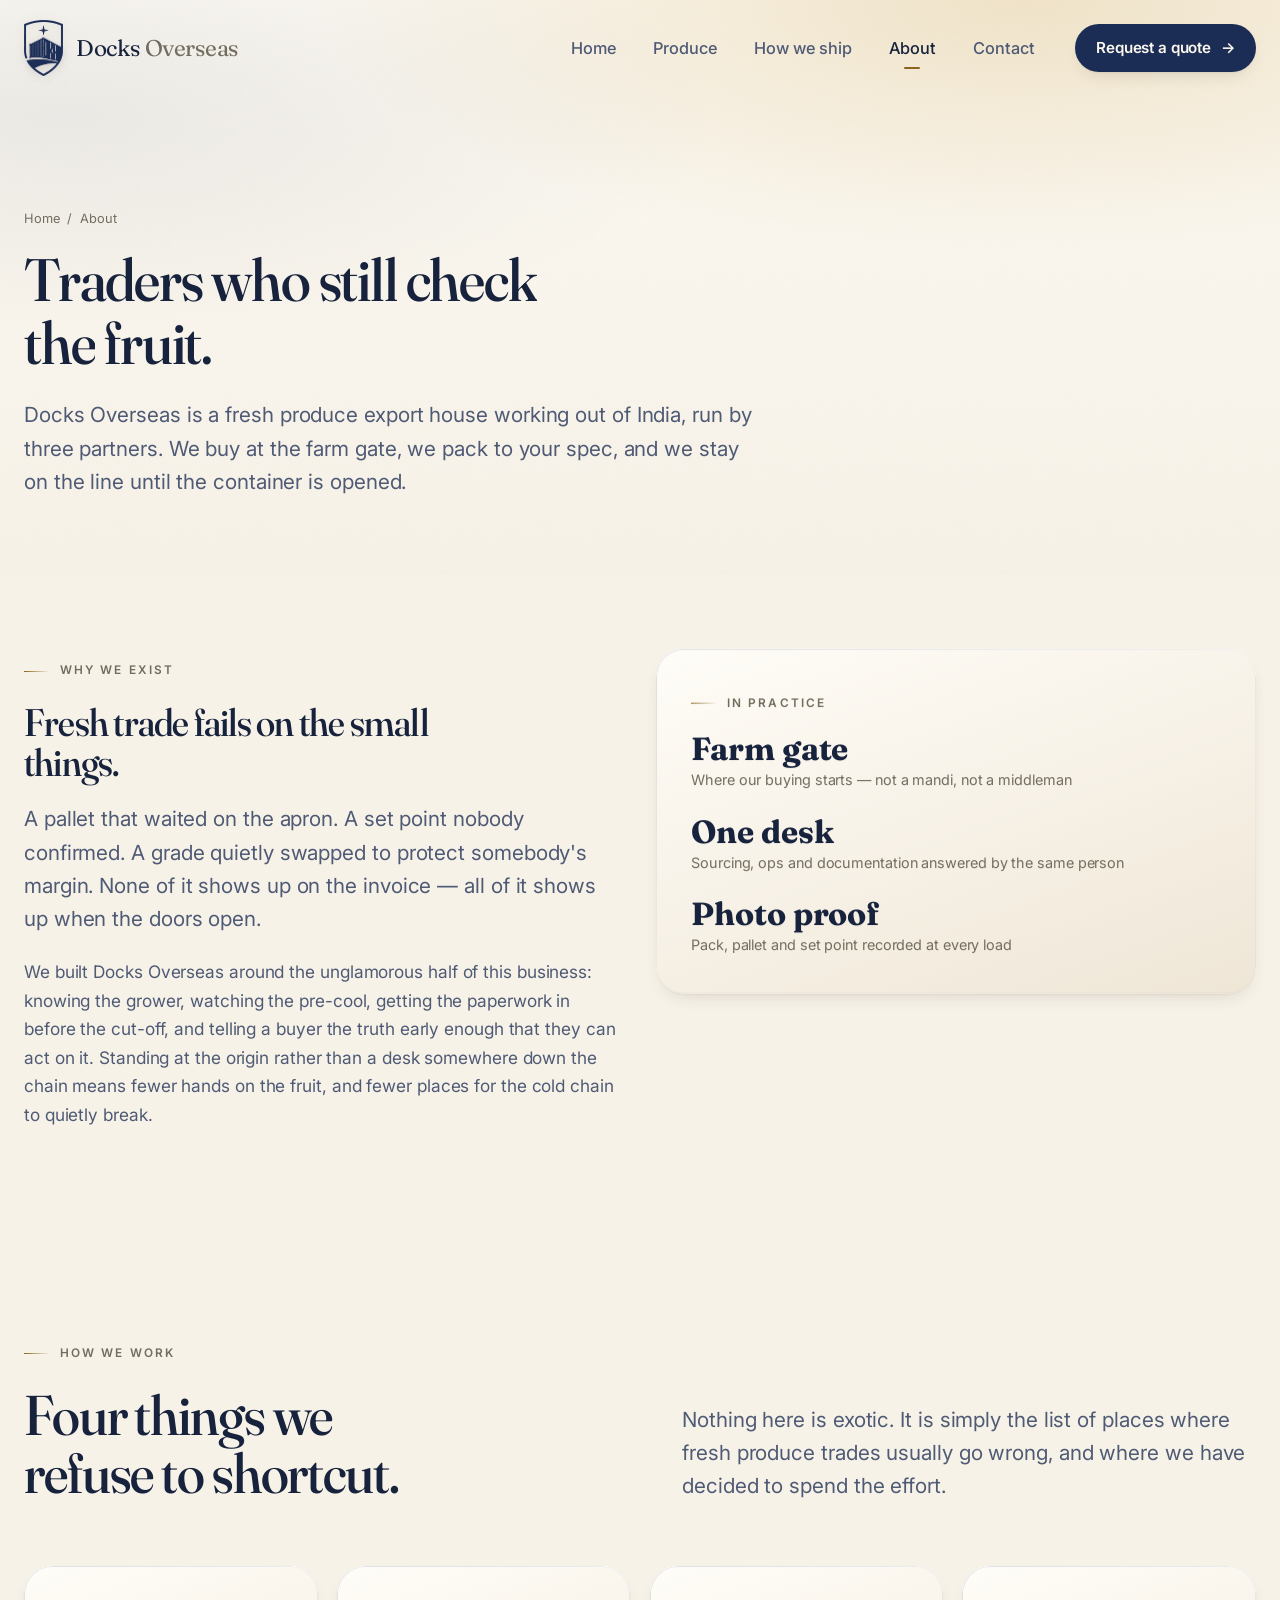
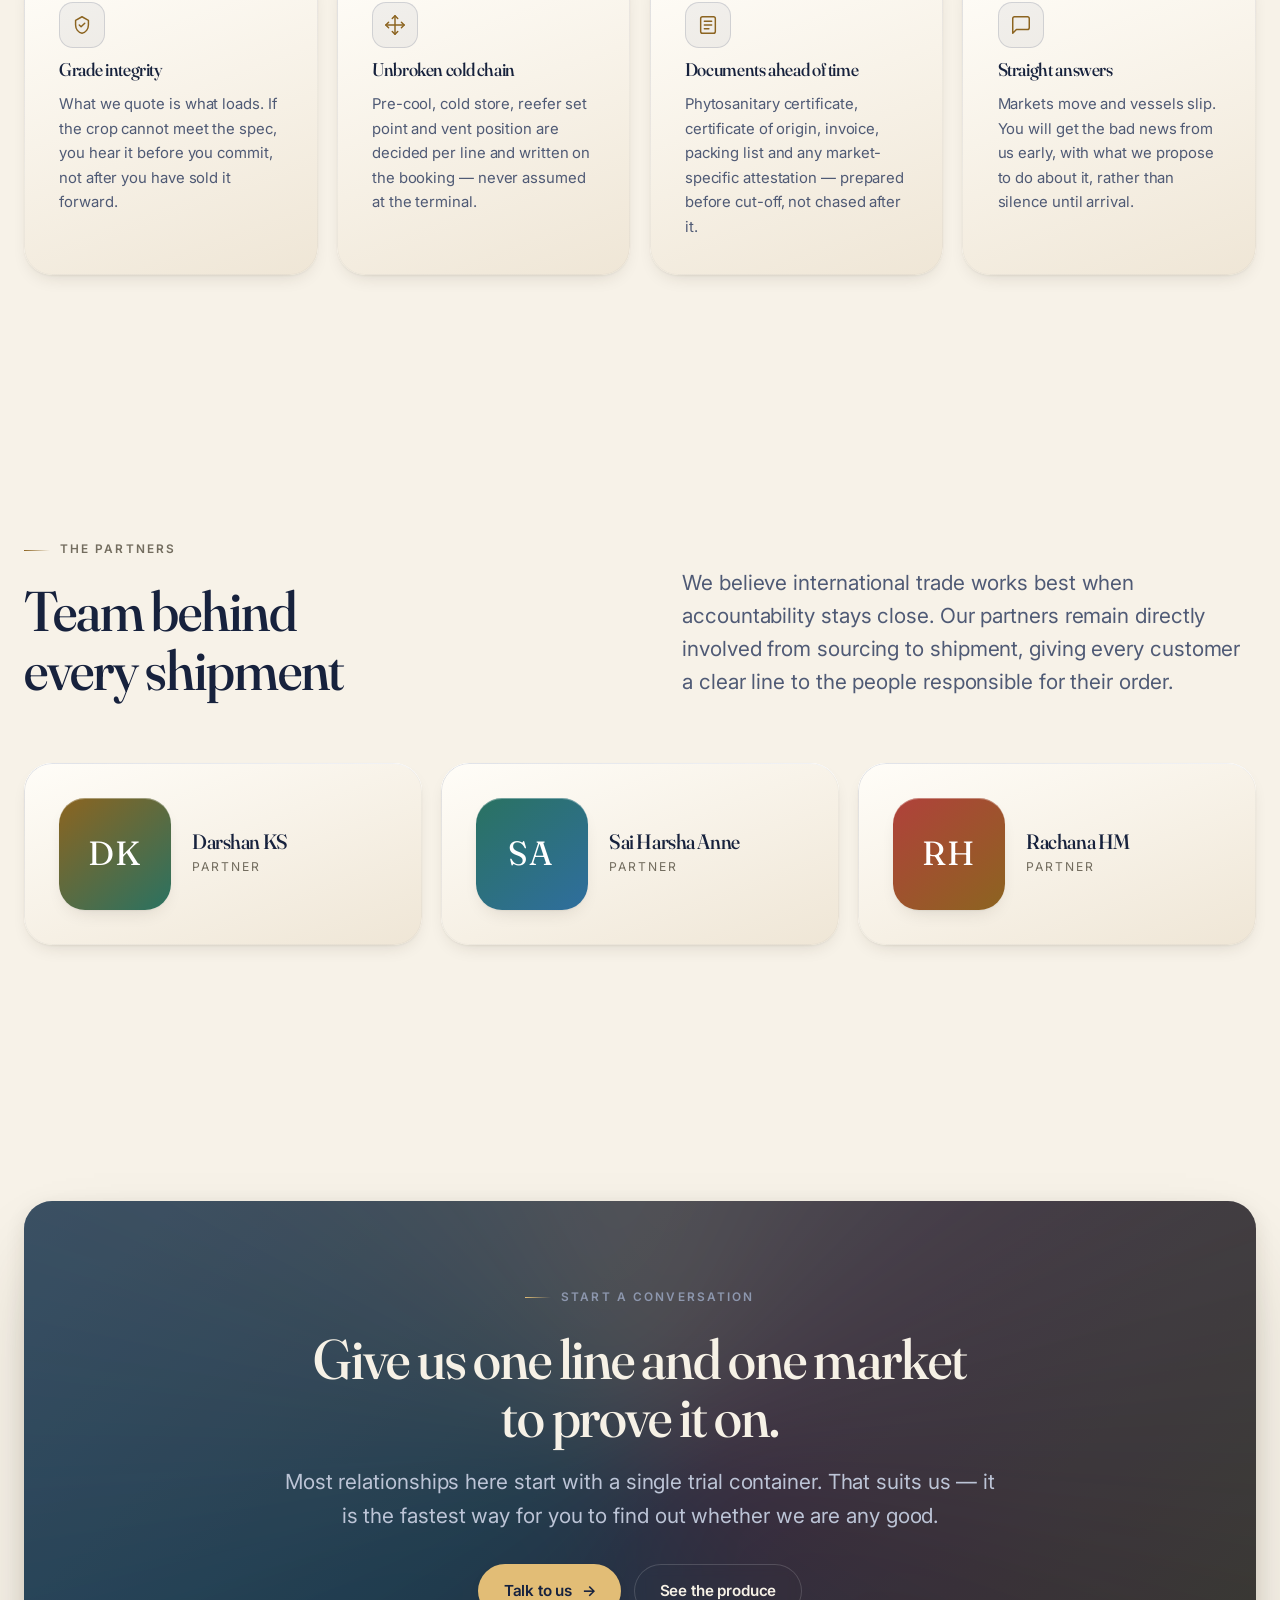
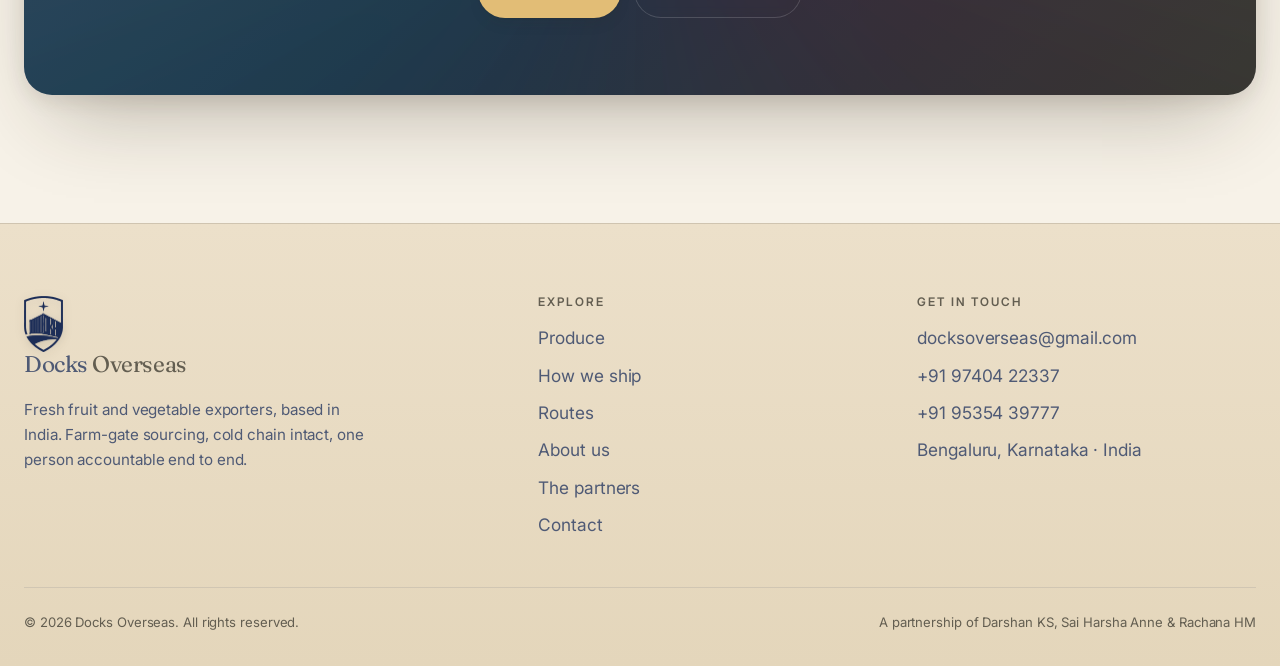
==== commit 5479a40e: "Reword partners intro on About page Co-Authored-By: Claude Opus 5 <noreply@anthropic.com>" ====
--- a/about.html
+++ b/about.html
@@ -266,9 +266,10 @@
         <h2 data-reveal style="--rd:60ms">Team behind<br>every shipment</h2>
       </div>
       <p class="lede" data-reveal style="--rd:120ms">
-        Docks Overseas is a partnership, not a platform. Whichever of us picks up
-        the phone, you are talking to an owner — someone who carries the
-        consignment personally rather than passing it along.
+        We believe international trade works best when accountability stays
+        close. Our partners remain directly involved from sourcing to shipment,
+        giving every customer a clear line to the people responsible for their
+        order.
       </p>
     </div>
 
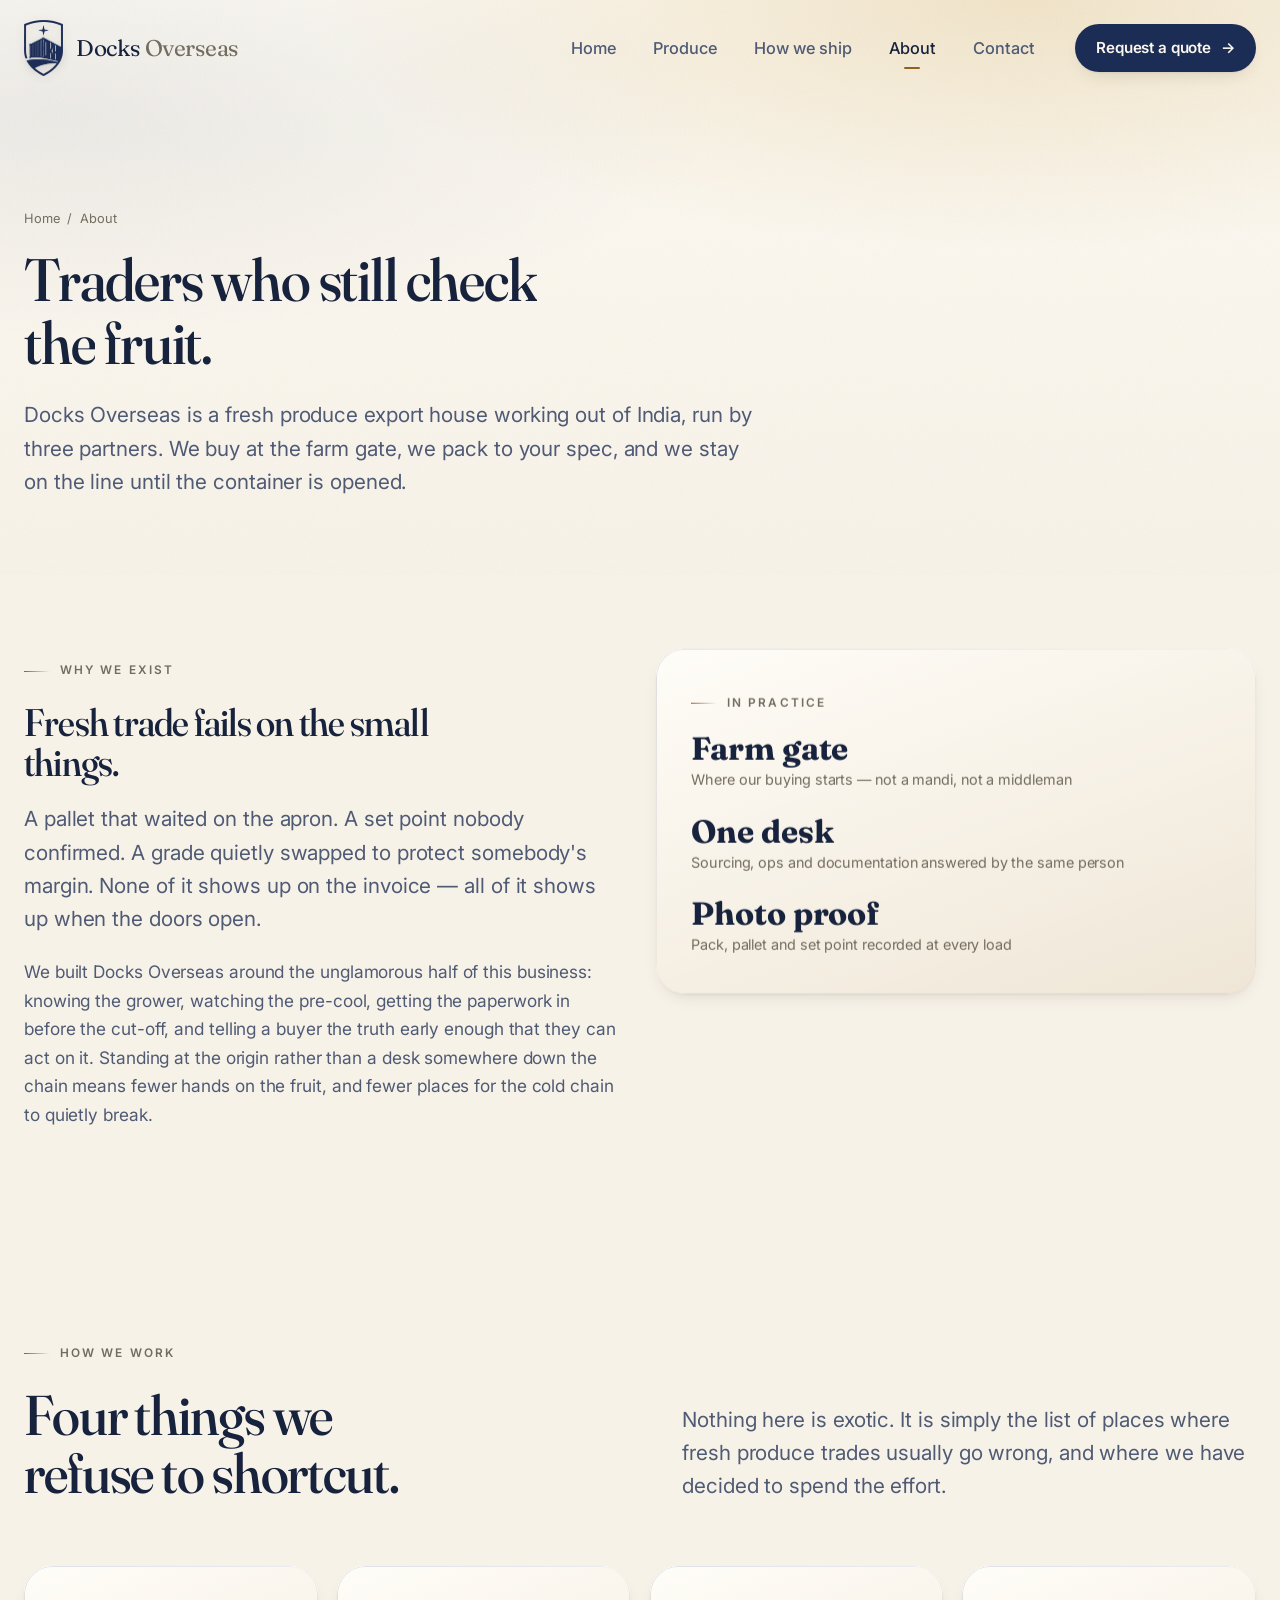
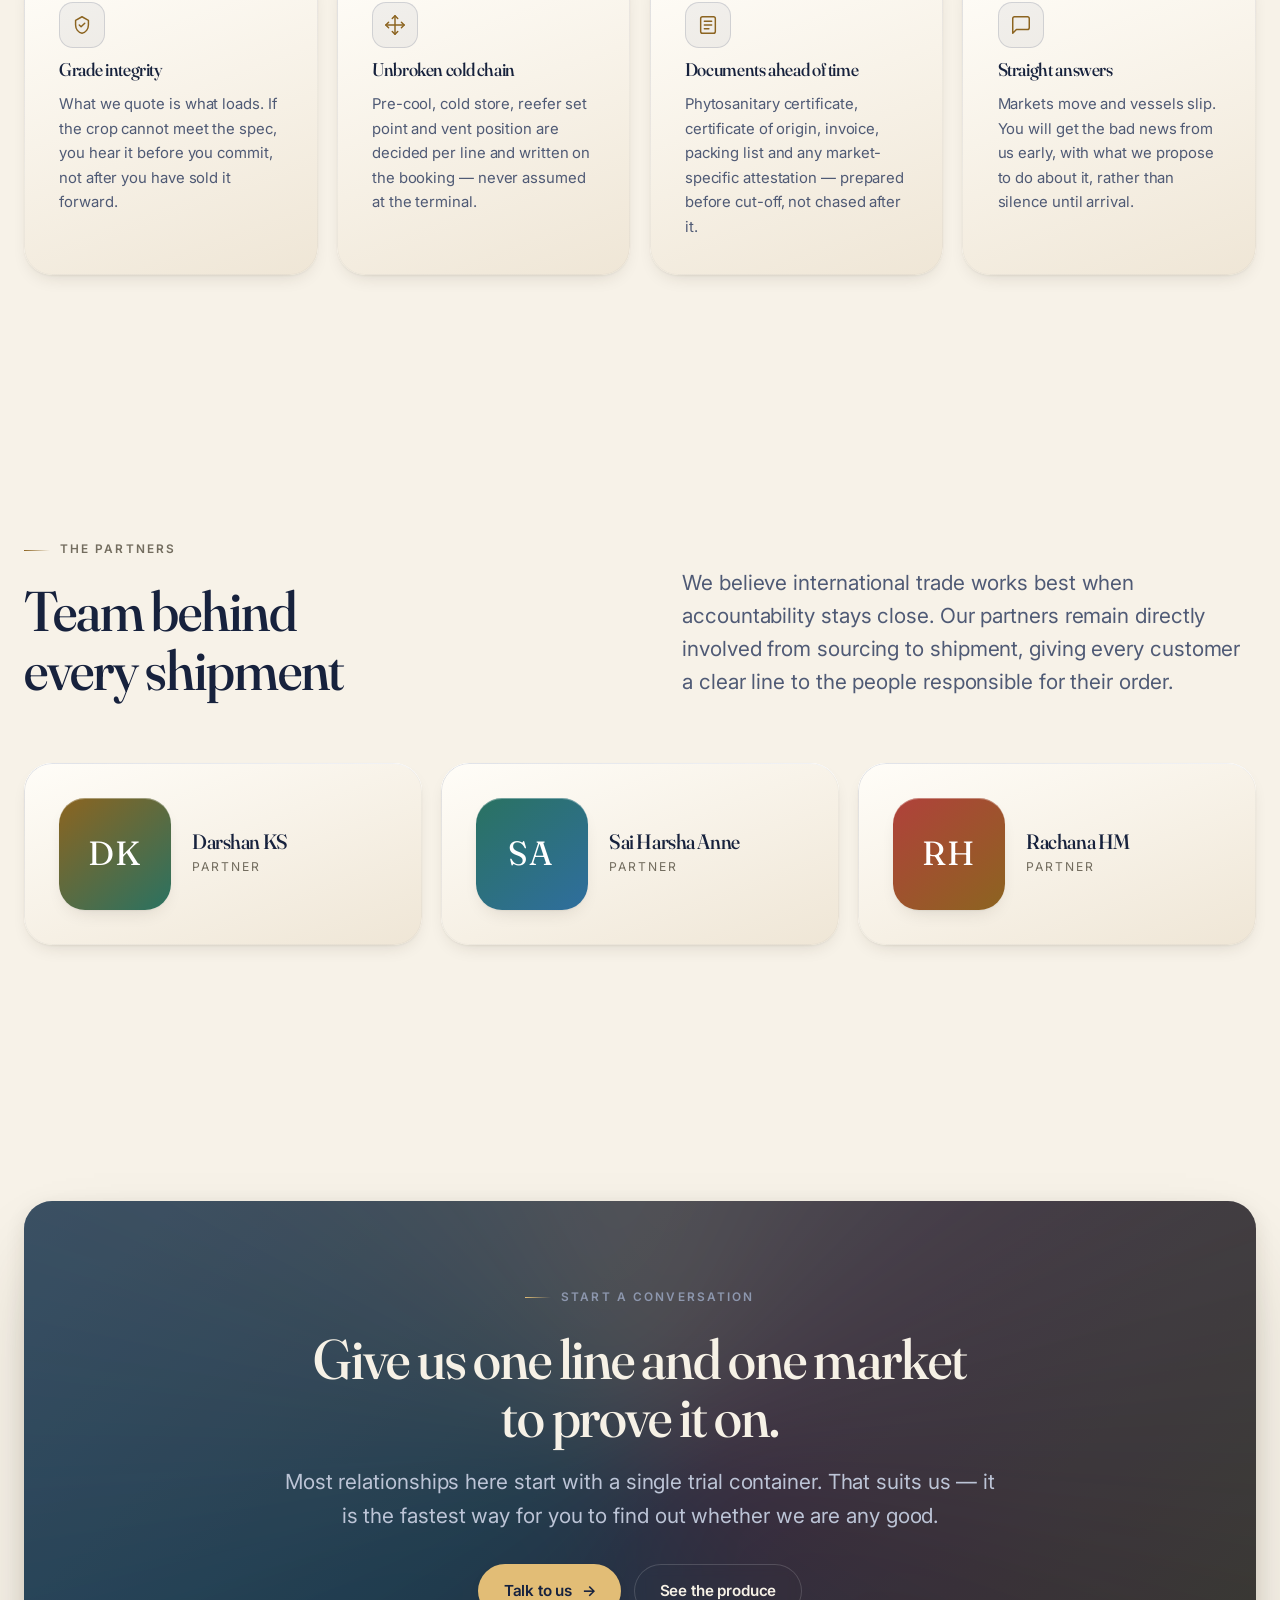
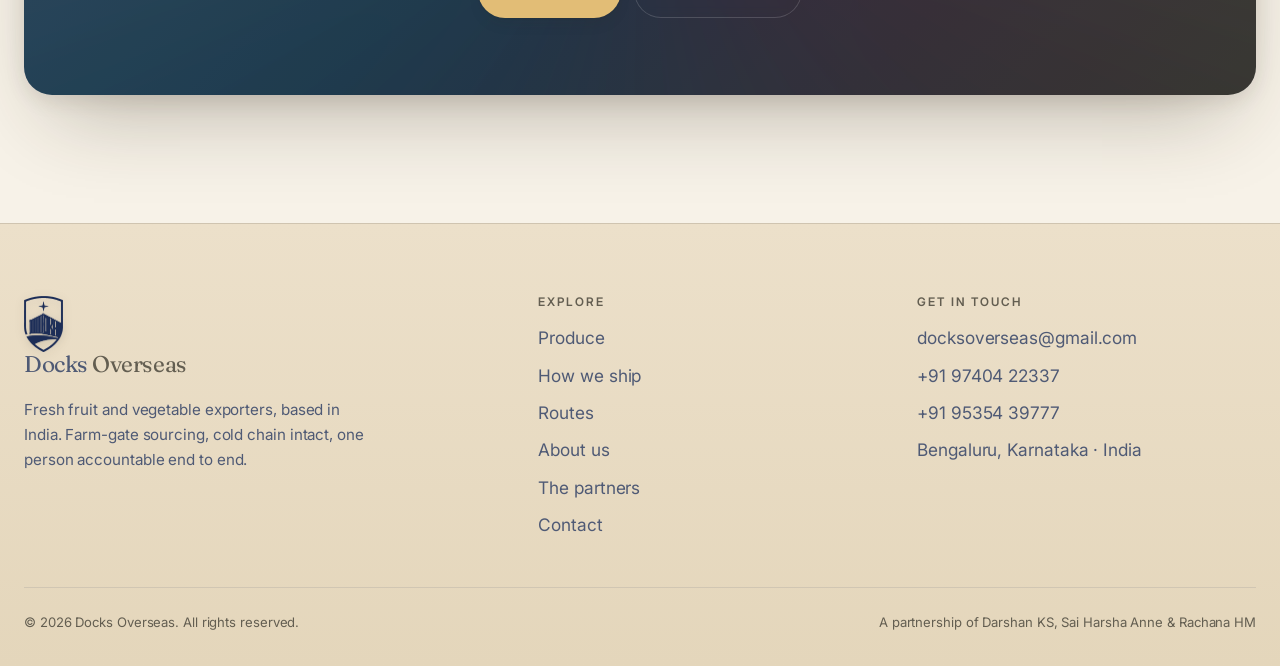
==== commit 92abd00b: "Wire enquiry form to Google Sheet, fix mobile hero and banana art Enquiry form now posts to a Google" ====
--- a/about.html
+++ b/about.html
@@ -70,11 +70,17 @@
 
   <!-- Banana -->
   <symbol id="p-banana" viewBox="0 0 100 100">
-    <path d="M18 46c0 20 14 36 34 36 17 0 30-11 32-24 1-5-6-7-8-2-4 10-13 17-24 17-15 0-25-12-25-27 0-5-9-5-9 0z" fill="url(#gBanana)" opacity=".55"/>
-    <path d="M24 38c0 21 14 37 34 37 18 0 31-11 33-25 1-5-7-7-9-2-4 11-13 18-24 18-16 0-26-13-26-28 0-5-8-5-8 0z" fill="url(#gBanana)"/>
-    <path d="M28 40c1 17 12 29 27 30" stroke="#fff" stroke-opacity=".3" stroke-width="3" fill="none" stroke-linecap="round"/>
-    <circle cx="28" cy="38" r="4" fill="#6b4a12"/>
-    <circle cx="88" cy="50" r="3.4" fill="#6b4a12"/>
+    <g transform="rotate(17 50 50)">
+      <!-- body: crescent struck from two offset circles, so it tapers to a
+           cusp at each end the way a banana does -->
+      <path d="M80.1 34.2A34 34 0 1 0 34.2 80.1A33 33 0 0 1 80.1 34.2Z" fill="url(#gBanana)"/>
+      <!-- one short highlight along the fattest part of the outer curve -->
+      <path d="M45.5 24.4A26 26 0 0 0 24.4 45.5" fill="none"
+            stroke="#fff" stroke-opacity=".45" stroke-width="6" stroke-linecap="round"/>
+      <!-- stem, and the darker blossom end -->
+      <path d="M79 33l7-5" stroke="#7a5412" stroke-width="7" stroke-linecap="round"/>
+      <circle cx="35.4" cy="78.6" r="3.4" fill="#5c3f0e"/>
+    </g>
   </symbol>
 
   <!-- Suran / elephant foot yam -->
--- a/assets/css/style.css
+++ b/assets/css/style.css
@@ -459,9 +459,13 @@
 
 /* small screens: the orb constellation needs to shrink or it collides */
 @media (max-width:640px){
-  .stage{ max-width:330px; margin-inline:auto; }
-  .orb--pom{ --s:100px; } .orb--chilli{ --s:74px; } .orb--coconut{ --s:86px; }
-  .orb--banana{ --s:80px; } .orb--suran{ --s:64px; }
+  /* The stage has no in-flow children — every orb is absolutely positioned —
+     so it has no intrinsic width. margin-inline:auto on its own overrides the
+     grid stretch and collapses it to 0x0, which piles every orb onto a single
+     point. It needs an explicit width. */
+  .stage{ width:100%; max-width:300px; margin-inline:auto; }
+  .orb--pom{ --s:92px; } .orb--chilli{ --s:68px; } .orb--coconut{ --s:78px; }
+  .orb--banana{ --s:72px; } .orb--suran{ --s:58px; }
   .orb svg{ width:66%; height:66%; }
 }
 
@@ -494,6 +498,13 @@
 }
 @keyframes sail{ from{ left:-22%; } to{ left:112%; } }
 @keyframes bobShip{ from{ transform:translateY(0) rotate(-.6deg); } to{ transform:translateY(-8px) rotate(.6deg); } }
+
+/* phones: shrink the sea and pad the hero so the produce stage sits clear of
+   the waves, the ship and the scroll cue */
+@media (max-width:640px){
+  .ocean{ height:min(26vh,210px); }
+  .hero{ padding-bottom:calc(min(26vh,210px) + 2.5rem); }
+}
 
 /* short viewports (laptops in landscape, split screens): keep the sea out of the copy */
 @media (max-height:680px){
@@ -1085,13 +1096,24 @@
 .field select{ appearance:none; background-image:linear-gradient(45deg,transparent 50%,var(--text-dim) 50%),linear-gradient(135deg,var(--text-dim) 50%,transparent 50%); background-position:calc(100% - 20px) 50%,calc(100% - 15px) 50%; background-size:5px 5px,5px 5px; background-repeat:no-repeat; }
 .field select option{ background:var(--surface); color:var(--text); }
 .field-row{ display:grid; gap:1.1rem; grid-template-columns:repeat(auto-fit,minmax(200px,1fr)); }
+.hp{ position:absolute; left:-9999px; width:1px; height:1px; overflow:hidden; }
 .form-note{ font-size:.82rem; color:var(--text-faint); }
+.form-legend{ margin:0 0 -.2rem; }
+.req{ color:var(--pom); font-weight:700; }
 .form-status{
   padding:.9rem 1.1rem; border-radius:14px; font-size:.9rem;
   background:rgba(46,125,107,.10); box-shadow:inset 0 0 0 1px rgba(46,125,107,.28);
   display:none;
 }
 .form-status.show{ display:block; animation:popIn .5s var(--ease-out); }
+.form-status.is-error{
+  background:rgba(176,65,59,.10);
+  box-shadow:inset 0 0 0 1px rgba(176,65,59,.30);
+}
+.form-status.is-working{
+  background:rgba(var(--film),.05);
+  box-shadow:inset 0 0 0 1px var(--line);
+}
 @keyframes popIn{ from{ opacity:0; transform:translateY(8px); } to{ opacity:1; transform:none; } }
 
 .contact-grid{ display:grid; gap:clamp(1.6rem,4vw,3rem); grid-template-columns:minmax(0,1fr); }
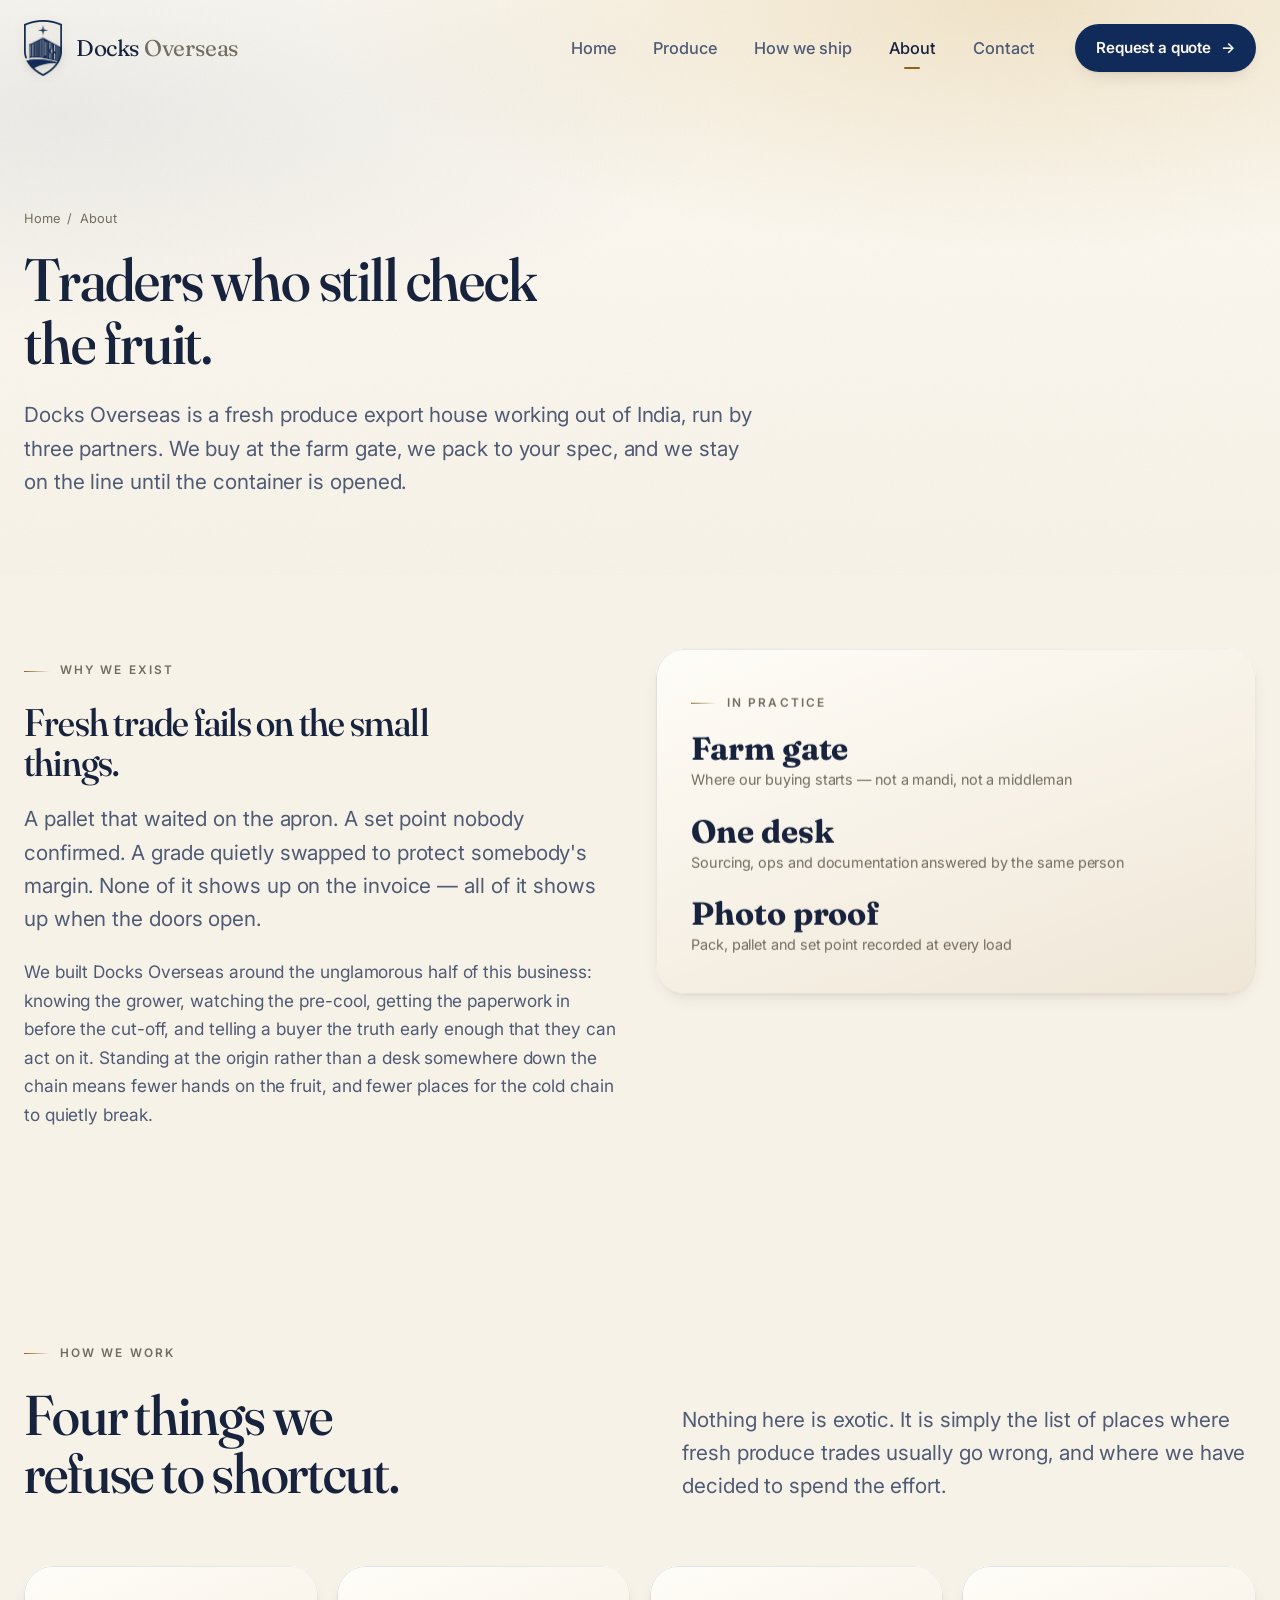
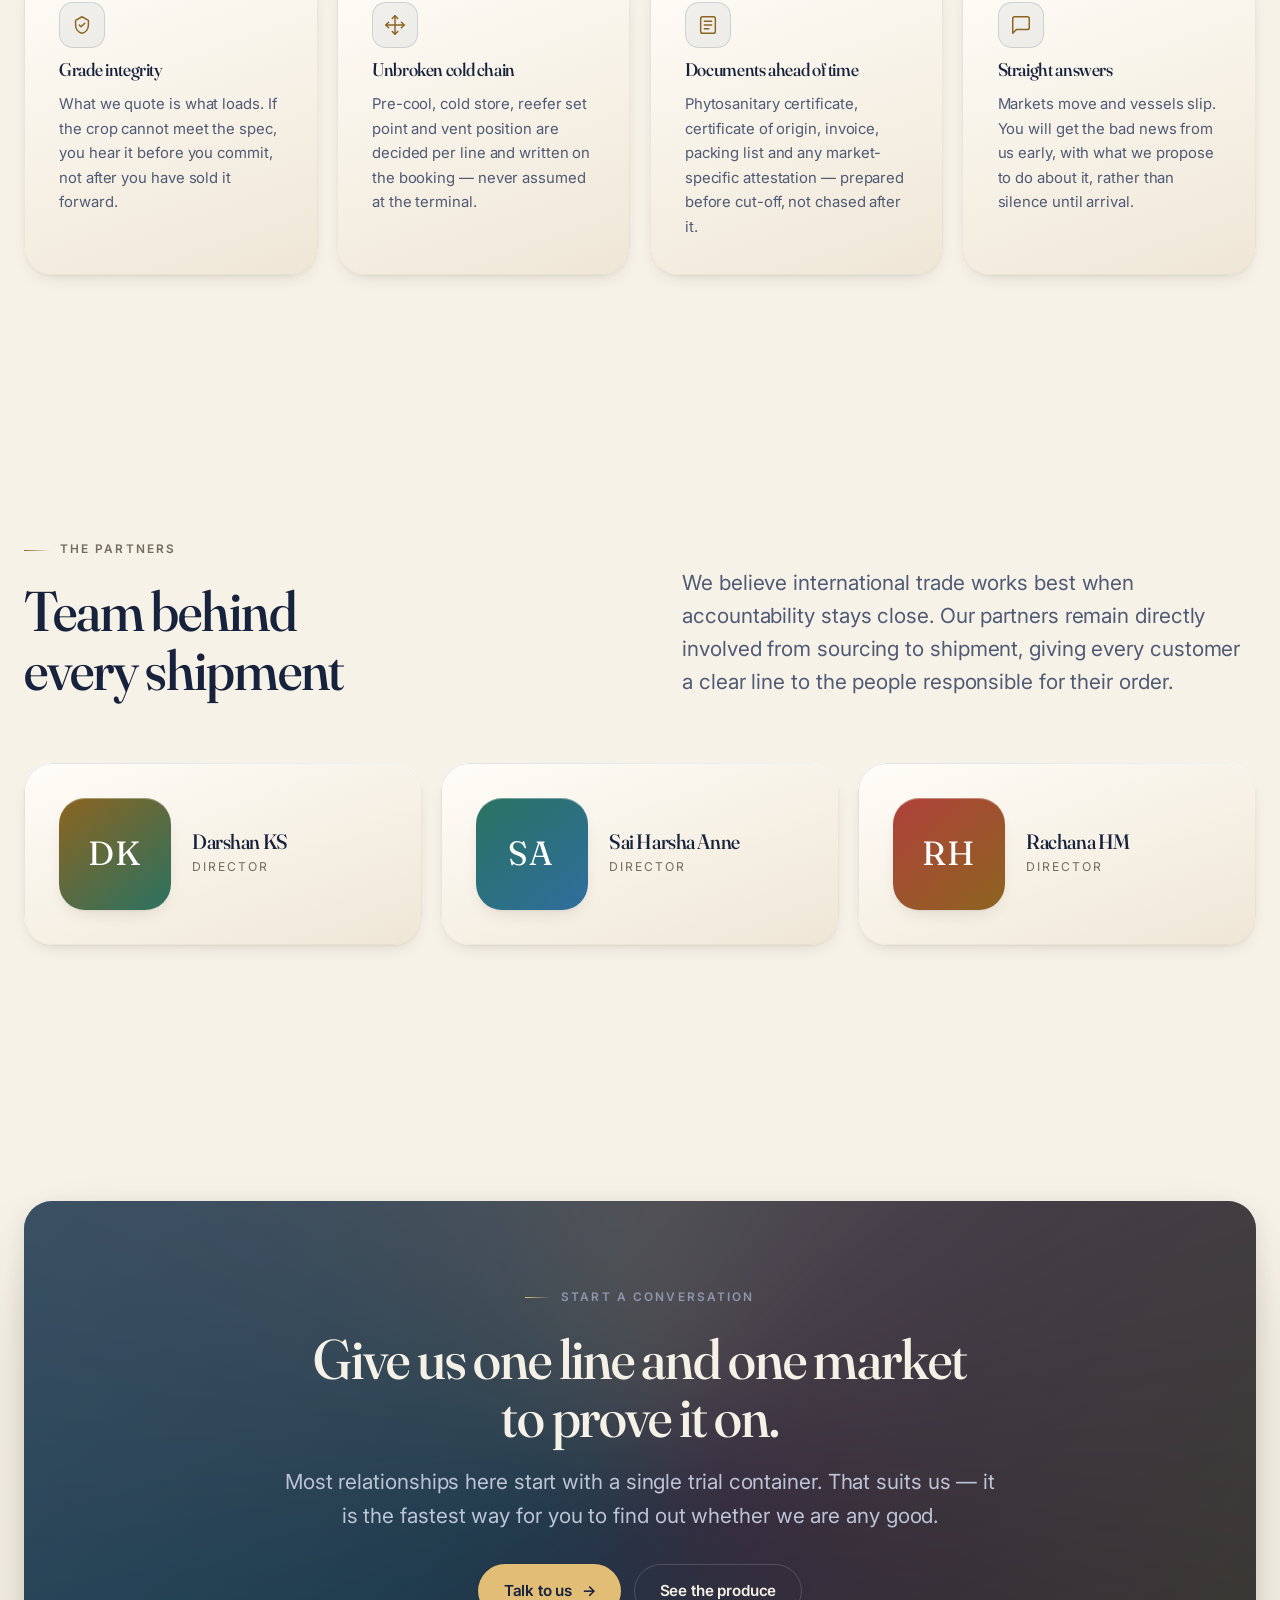
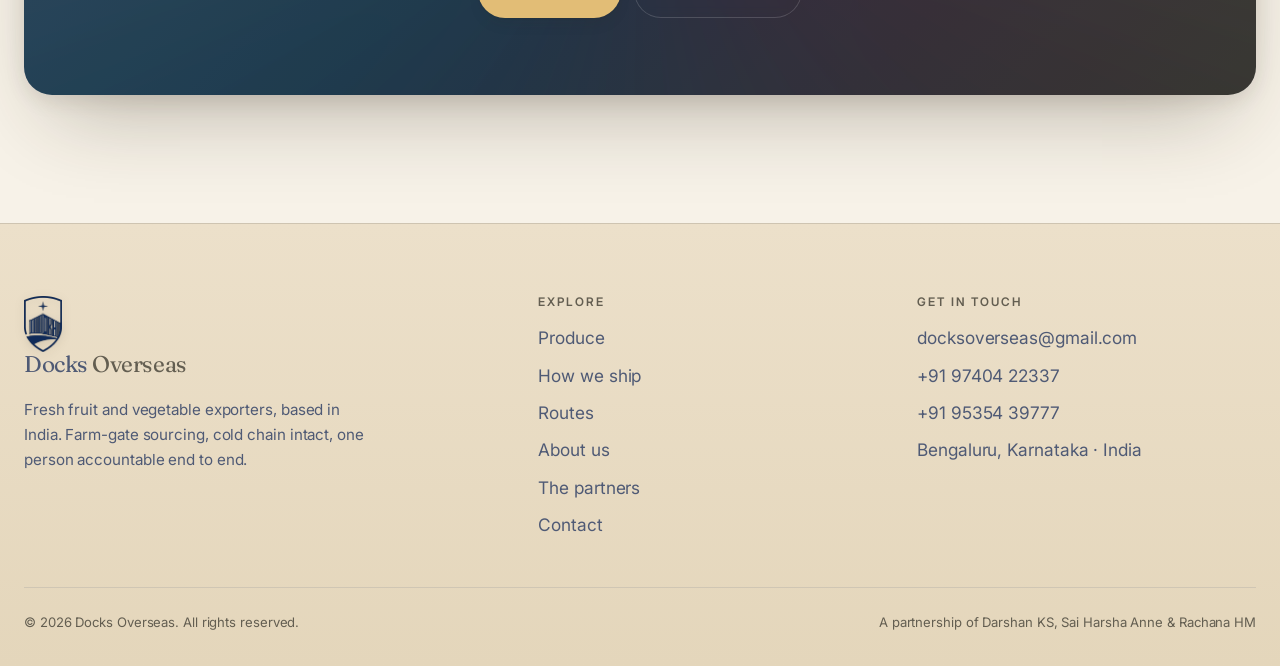
==== commit 78dc9993: "Refresh logo artwork and resample brand navy to match Co-Authored-By: Claude Opus 5 <noreply@anthrop" ====
--- a/about.html
+++ b/about.html
@@ -95,7 +95,7 @@
 
   <!-- Container ship, bow to the right -->
   <symbol id="p-ship" viewBox="0 0 320 120">
-    <path d="M22 74h276c-4 16-14 28-26 28H50c-14 0-24-11-28-28z" fill="#1b2c55"/>
+    <path d="M22 74h276c-4 16-14 28-26 28H50c-14 0-24-11-28-28z" fill="#102b59"/>
     <path d="M22 74h276l-6 8H26z" fill="#2b4079"/>
     <rect x="30" y="44" width="42" height="30" rx="3" fill="#22345f"/>
     <rect x="38" y="30" width="26" height="16" rx="2" fill="#2b4079"/>
@@ -120,14 +120,14 @@
 <!--SPRITE:end-->
 
 <div class="loader" aria-hidden="true">
-  <img src="assets/img/logo.png" alt="" width="623" height="900">
+  <img src="assets/img/logo.png" alt="" width="618" height="900">
 </div>
 
 <div class="progress" aria-hidden="true"></div>
 
 <header class="nav" id="nav">
   <a class="brand" href="index.html" aria-label="Docks Overseas — home">
-    <img class="brand-mark" src="assets/img/logo.png" alt="" width="623" height="900">
+    <img class="brand-mark" src="assets/img/logo.png" alt="" width="618" height="900">
     <span class="brand-text">Docks <em>Overseas</em></span>
   </a>
   <nav class="nav-links" aria-label="Primary">
@@ -283,17 +283,17 @@
       <article class="card tilt partner" data-reveal>
         <span class="monogram lift" aria-hidden="true">DK</span>
         <h3>Darshan KS</h3>
-        <p class="role">Partner</p>
+        <p class="role">Director</p>
       </article>
       <article class="card tilt partner" data-reveal style="--rd:90ms">
         <span class="monogram lift" aria-hidden="true">SA</span>
         <h3>Sai Harsha Anne</h3>
-        <p class="role">Partner</p>
+        <p class="role">Director</p>
       </article>
       <article class="card tilt partner" data-reveal style="--rd:180ms">
         <span class="monogram lift" aria-hidden="true">RH</span>
         <h3>Rachana HM</h3>
-        <p class="role">Partner</p>
+        <p class="role">Director</p>
       </article>
     </div>
   </div>
@@ -321,7 +321,7 @@
     <div class="footer-grid">
       <div>
         <a class="brand" href="index.html" style="margin-bottom:1rem">
-          <img class="brand-mark" src="assets/img/logo.png" alt="" width="623" height="900">
+          <img class="brand-mark" src="assets/img/logo.png" alt="" width="618" height="900">
           <span class="brand-text">Docks <em>Overseas</em></span>
         </a>
         <p style="color:var(--text-dim);max-width:34ch;font-size:.95rem">
--- a/assets/css/style.css
+++ b/assets/css/style.css
@@ -5,7 +5,7 @@
 
 :root{
   /* brand — sampled from the logo */
-  --brand:      #1b2c55;
+  --brand:      #102b59;
   --brand-2:    #2b4079;
 
   /* ground: warm paper */
@@ -13,9 +13,9 @@
   --ground-2:   #efe6d6;
   --surface:    #fffdf8;
   --surface-2:  #faf4e9;
-  --line:       rgba(27,44,85,.15);
-  --line-soft:  rgba(27,44,85,.08);
-  --film:       27,44,85;        /* rgb triplet for subtle washes over paper */
+  --line:       rgba(16,43,89,.15);
+  --line-soft:  rgba(16,43,89,.08);
+  --film:       16,43,89;        /* rgb triplet for subtle washes over paper */
 
   /* type */
   --text:       #17223d;
@@ -53,8 +53,8 @@
   --ground-2:   #e4d6bb;
   --surface:    #f4ecdc;
   --surface-2:  #efe4cf;
-  --line:       rgba(27,44,85,.17);
-  --line-soft:  rgba(27,44,85,.10);
+  --line:       rgba(16,43,89,.17);
+  --line-soft:  rgba(16,43,89,.10);
   --text-faint: #635e51;
   --gold:       #7f571a;
   --pom:        #9c3833;
@@ -335,7 +335,7 @@
   content:""; position:absolute; inset:0; z-index:-6;
   background:
     radial-gradient(120% 80% at 78% 6%, rgba(216,184,119,.38), transparent 58%),
-    radial-gradient(90% 70% at 10% 24%, rgba(27,44,85,.09), transparent 62%),
+    radial-gradient(90% 70% at 10% 24%, rgba(16,43,89,.09), transparent 62%),
     linear-gradient(180deg,#fdfaf3 0%,#f7f2e8 52%,#efe6d6 100%);
 }
 /* slow-breathing aurora */
@@ -431,7 +431,7 @@
   display:grid; place-items:center;
   border-radius:50%;
   background:radial-gradient(circle at 32% 24%, #fff, #fdfaf3 48%, #ece2cf);
-  box-shadow:var(--d3), inset 0 1px 0 #fff, 0 0 0 1px rgba(27,44,85,.05);
+  box-shadow:var(--d3), inset 0 1px 0 #fff, 0 0 0 1px rgba(16,43,89,.05);
   backdrop-filter:blur(4px);
   animation:bob var(--dur,7s) var(--ease) infinite alternate;
   animation-delay:var(--delay,0s);
@@ -484,7 +484,7 @@
   animation:drift linear infinite;
 }
 .wave path{ fill:currentColor; }
-.wave--1{ color:rgba(27,44,85,.10); animation-duration:26s; height:70%; }
+.wave--1{ color:rgba(16,43,89,.10); animation-duration:26s; height:70%; }
 .wave--2{ color:rgba(176,134,64,.16); animation-duration:19s; height:56%; animation-direction:reverse; }
 .wave--3{ color:#ece1cd;              animation-duration:32s; height:44%; }
 @keyframes drift{ from{ transform:translateX(0); } to{ transform:translateX(-50%); } }
@@ -695,7 +695,7 @@
   width:100%; height:100%;
   border-radius:50%;
   background:radial-gradient(circle at 32% 24%, #fff, #fdfaf3 48%, #ece2cf);
-  box-shadow:var(--d3), inset 0 1px 0 #fff, 0 0 0 1px rgba(27,44,85,.05);
+  box-shadow:var(--d3), inset 0 1px 0 #fff, 0 0 0 1px rgba(16,43,89,.05);
   backdrop-filter:blur(4px);
   transform:scale(var(--s,1));
   transition:transform .45s var(--ease-out), box-shadow .45s var(--ease-out);
@@ -850,7 +850,7 @@
   animation:flow 2.4s linear infinite;
 }
 @keyframes flow{ to{ stroke-dashoffset:-24; } }
-.route-arc{ fill:none; stroke:rgba(27,44,85,.12); stroke-width:1; }
+.route-arc{ fill:none; stroke:rgba(16,43,89,.12); stroke-width:1; }
 .hub{ transform-box:fill-box; transform-origin:center; }
 .hub-pulse{ animation:pulse 2.8s var(--ease) infinite; transform-box:fill-box; transform-origin:center; }
 @keyframes pulse{
@@ -858,7 +858,7 @@
   70% { transform:scale(2.6); opacity:0; }
   100%{ transform:scale(2.6); opacity:0; }
 }
-.landmass{ fill:rgba(27,44,85,.055); stroke:rgba(27,44,85,.10); stroke-width:.8; }
+.landmass{ fill:rgba(16,43,89,.055); stroke:rgba(16,43,89,.10); stroke-width:.8; }
 
 /* ==========================================================================
    STATS
@@ -948,7 +948,7 @@
   content:""; position:absolute; inset:0; z-index:-2;
   background:
     radial-gradient(90% 70% at 80% 0%, rgba(216,184,119,.34), transparent 62%),
-    radial-gradient(80% 60% at 5% 20%, rgba(27,44,85,.07), transparent 65%),
+    radial-gradient(80% 60% at 5% 20%, rgba(16,43,89,.07), transparent 65%),
     linear-gradient(180deg,#fdfaf3,#f7f2e8);
 }
 .page-head::after{
@@ -996,7 +996,7 @@
   position:relative; aspect-ratio:1/1;
   display:grid; place-items:center;
   border-radius:var(--radius);
-  background:radial-gradient(circle at 35% 28%, var(--tint,rgba(27,44,85,.08)), rgba(27,44,85,.12));
+  background:radial-gradient(circle at 35% 28%, var(--tint,rgba(16,43,89,.08)), rgba(16,43,89,.12));
   box-shadow:inset 0 1px 0 #fff, var(--d2);
   overflow:hidden;
 }
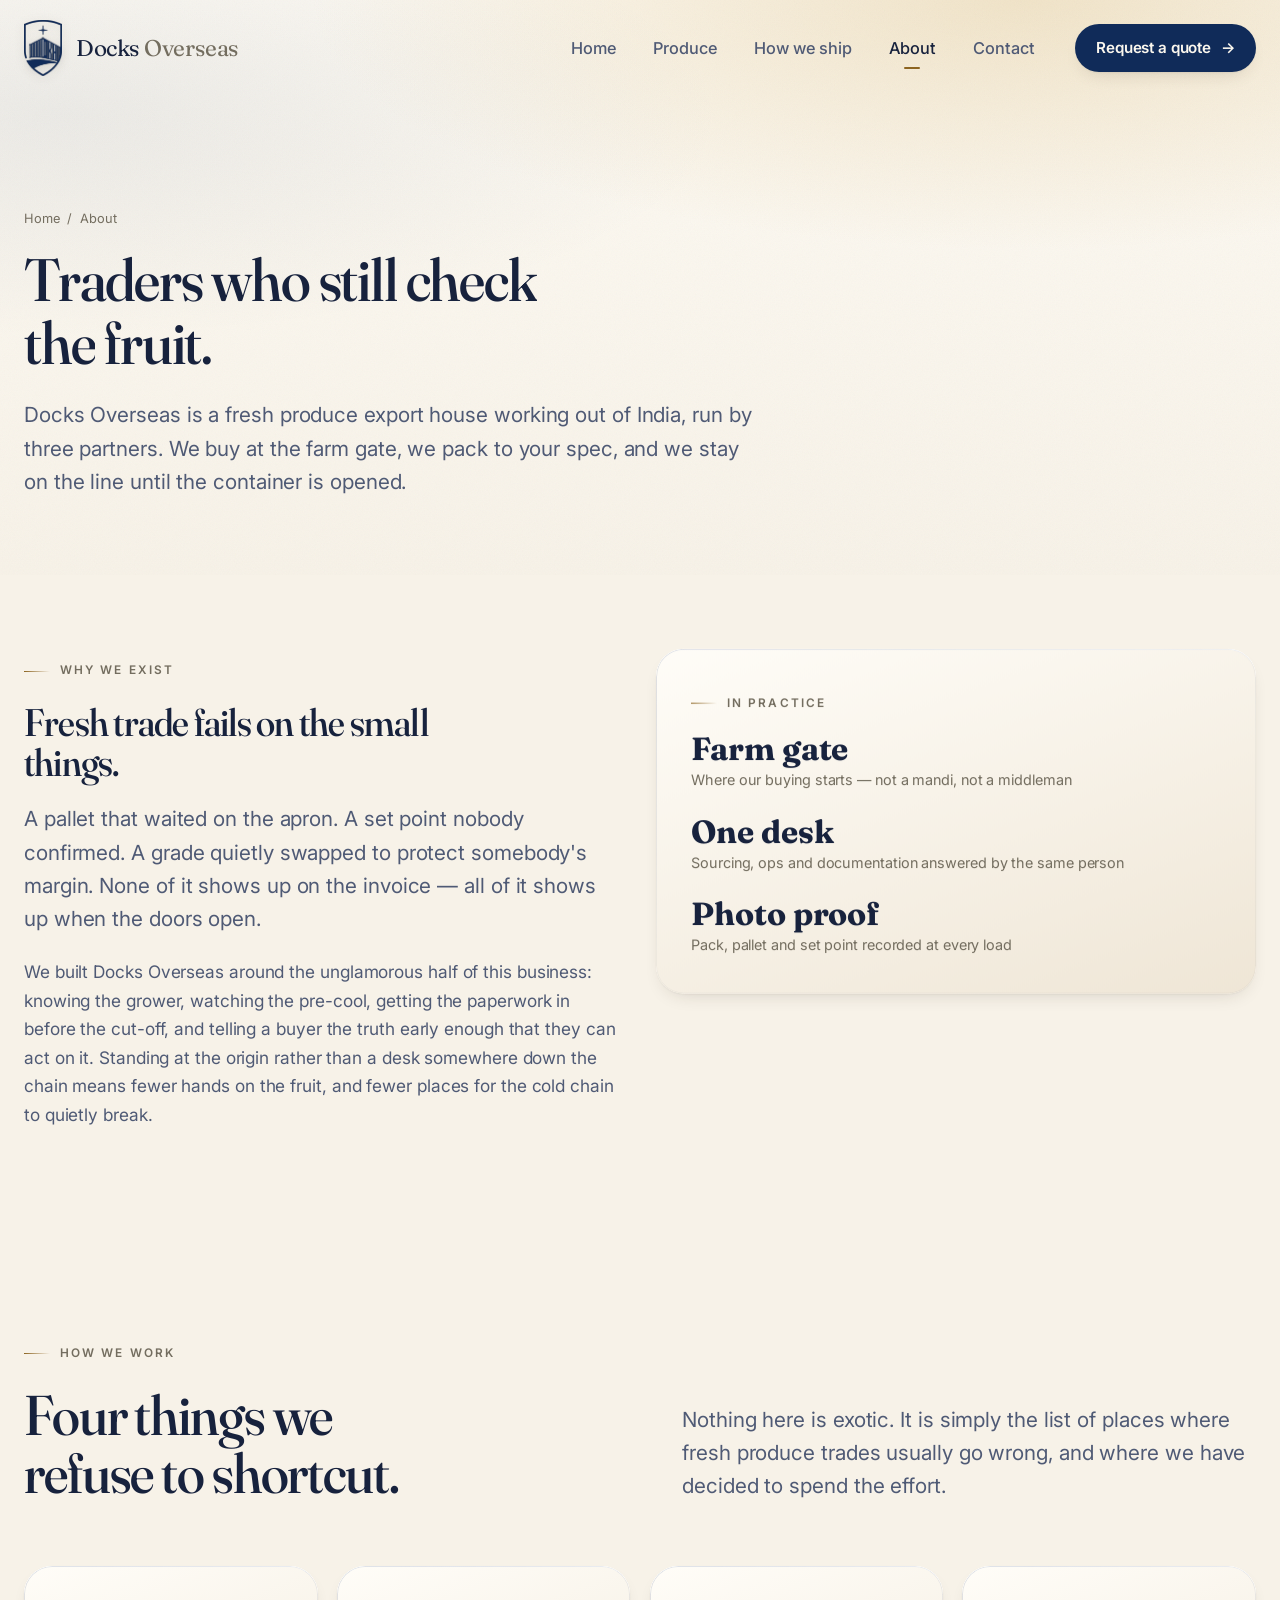
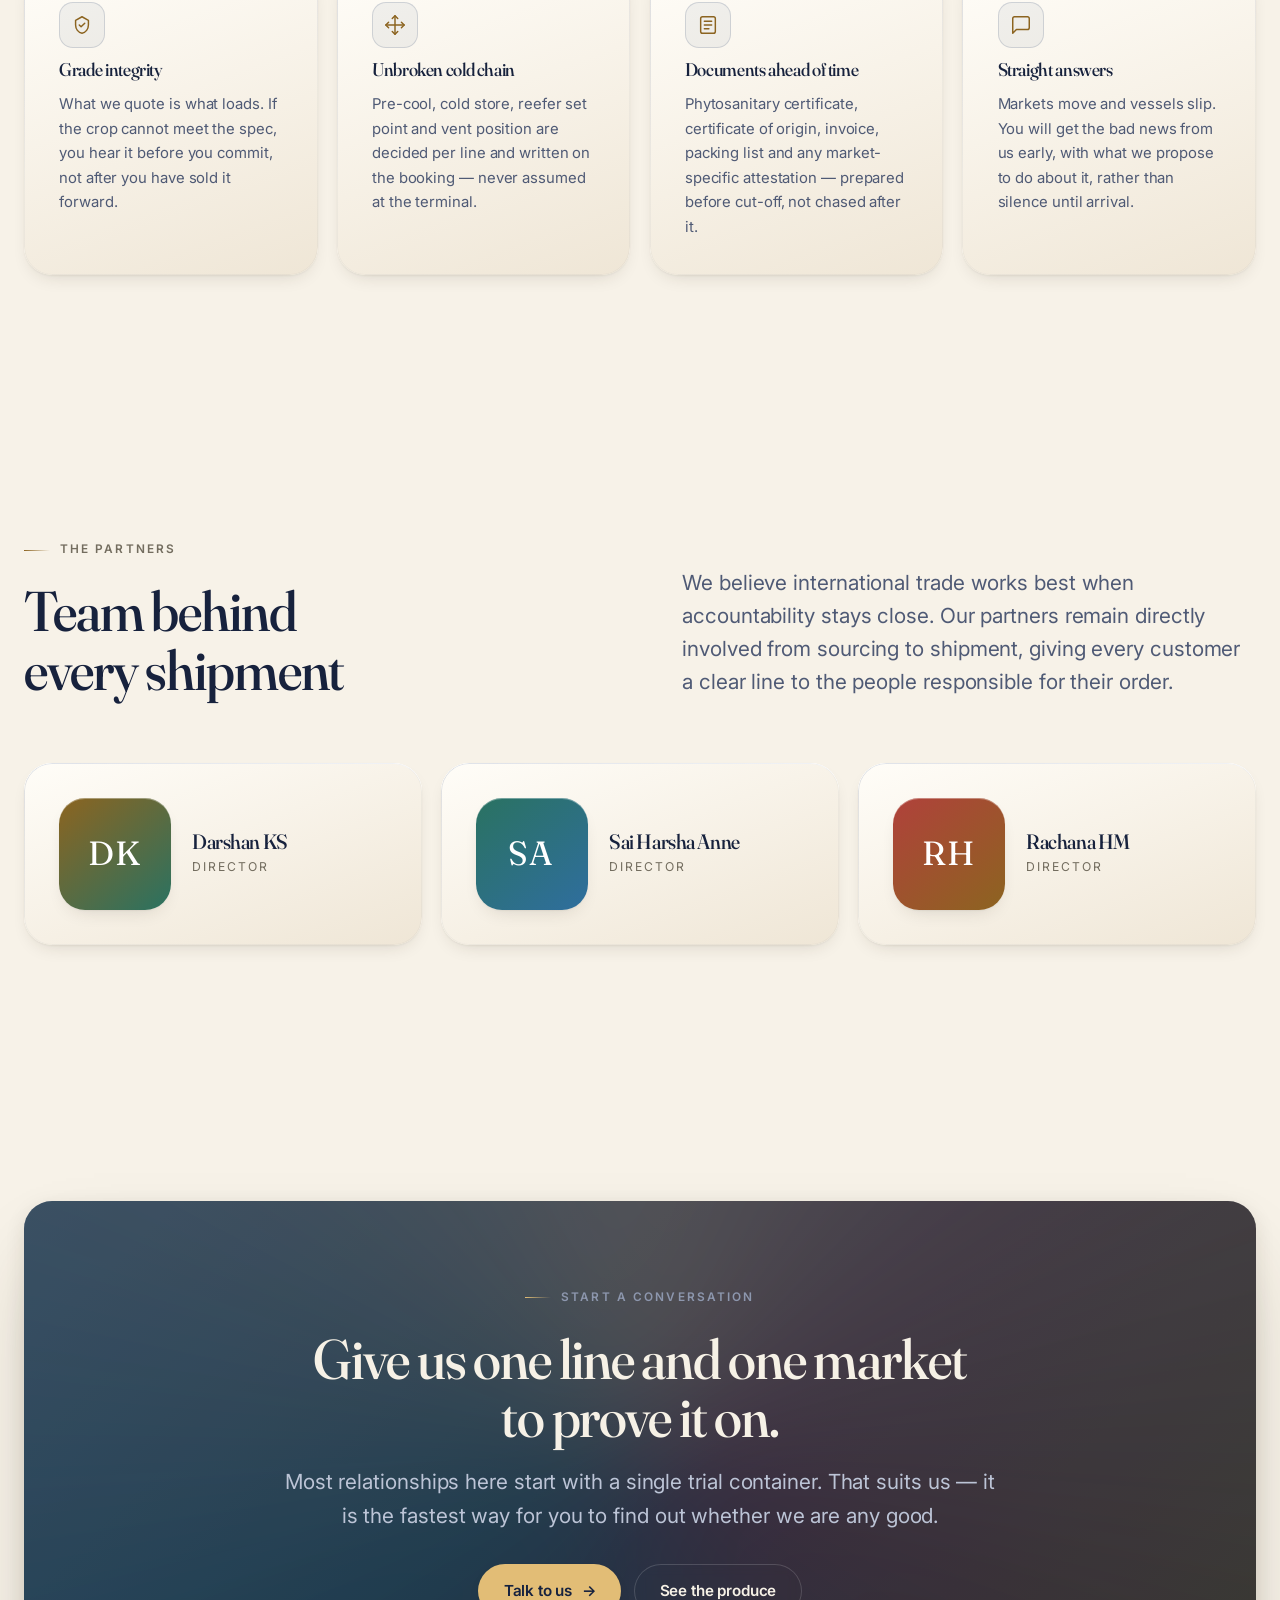
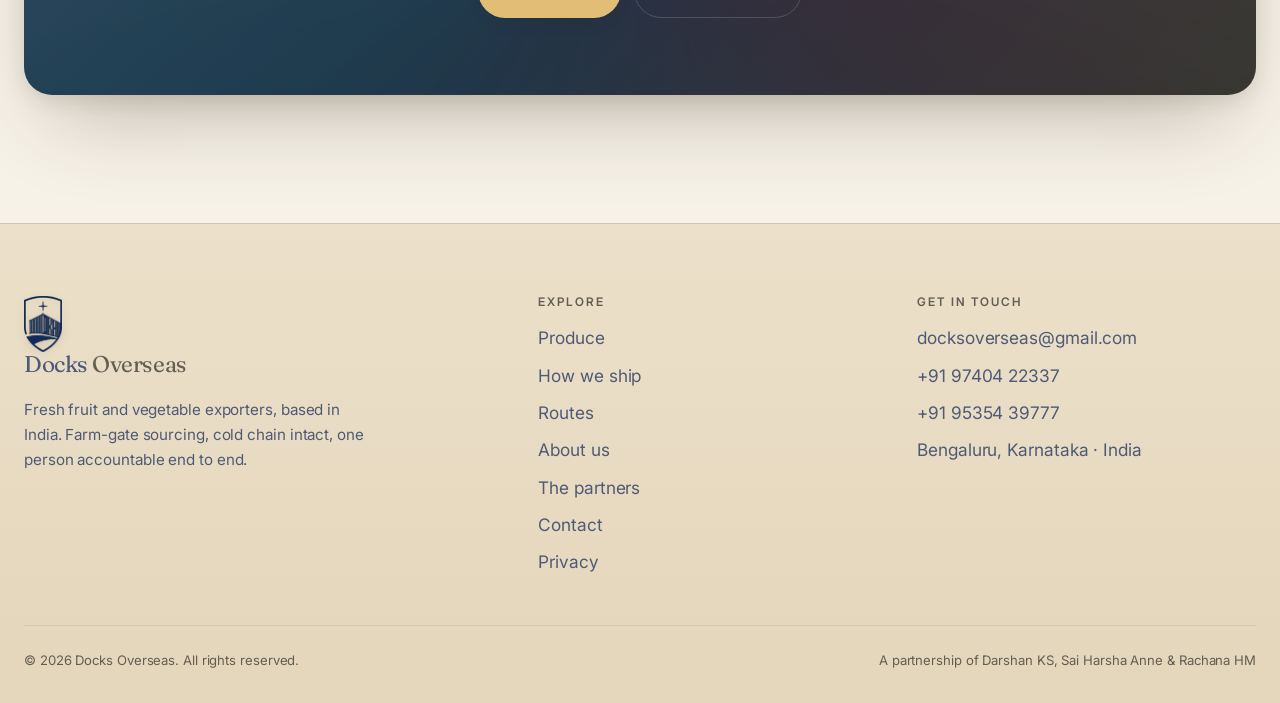
==== commit 5f1ce6b3: "Add a privacy page Needed for the Google OAuth consent screen, which requires a live privacy policy " ====
--- a/about.html
+++ b/about.html
@@ -6,6 +6,14 @@
 <title>About — Docks Overseas</title>
 <meta name="description" content="Who we are: an India-based fresh produce export house run by three partners, built on farm-gate sourcing, an unbroken cold chain and one accountable point of contact.">
 <meta name="theme-color" content="#f7f2e8">
+<link rel="canonical" href="https://www.docksoverseas.com/about.html">
+<meta property="og:title" content="About — Docks Overseas">
+<meta property="og:description" content="Who we are: an India-based fresh produce export house run by three partners, built on farm-gate sourcing, an unbroken cold chain and one accountable point of contact.">
+<meta property="og:type" content="website">
+<meta property="og:url" content="https://www.docksoverseas.com/about.html">
+<meta property="og:image" content="https://www.docksoverseas.com/assets/img/logo.png">
+<meta property="og:site_name" content="Docks Overseas">
+<meta name="twitter:card" content="summary">
 <link rel="icon" type="image/png" href="assets/img/favicon.png">
 <link rel="apple-touch-icon" href="assets/img/favicon.png">
 <link rel="preconnect" href="https://fonts.googleapis.com">
@@ -338,6 +346,7 @@
           <li><a href="about.html">About us</a></li>
           <li><a href="about.html#partners">The partners</a></li>
           <li><a href="contact.html">Contact</a></li>
+          <li><a href="privacy.html">Privacy</a></li>
         </ul>
       </div>
       <div>
--- a/assets/css/style.css
+++ b/assets/css/style.css
@@ -381,7 +381,16 @@
 }
 .is-ready .reveal-words .w i{ transform:none; }
 
-.hero h1 .accent{
+/* Solid colour first. Clipping a gradient to text means the text is painted
+   with nothing but that gradient — if the clip fails the words do not fall
+   back, they disappear. This guarantees they are always readable. */
+.hero h1 .accent{ color:var(--pom); }
+
+/* Then clip the gradient per word rather than across the whole phrase. The
+   phrase is an inline element that can break across lines and whose children
+   are transformed by the reveal animation; both of those stop some engines
+   clipping reliably. Each word is its own inline-block, so neither applies. */
+.hero h1 .accent .w i{
   background:linear-gradient(100deg,var(--gold) 10%,var(--pom) 90%);
   -webkit-background-clip:text; background-clip:text;
   color:transparent;
